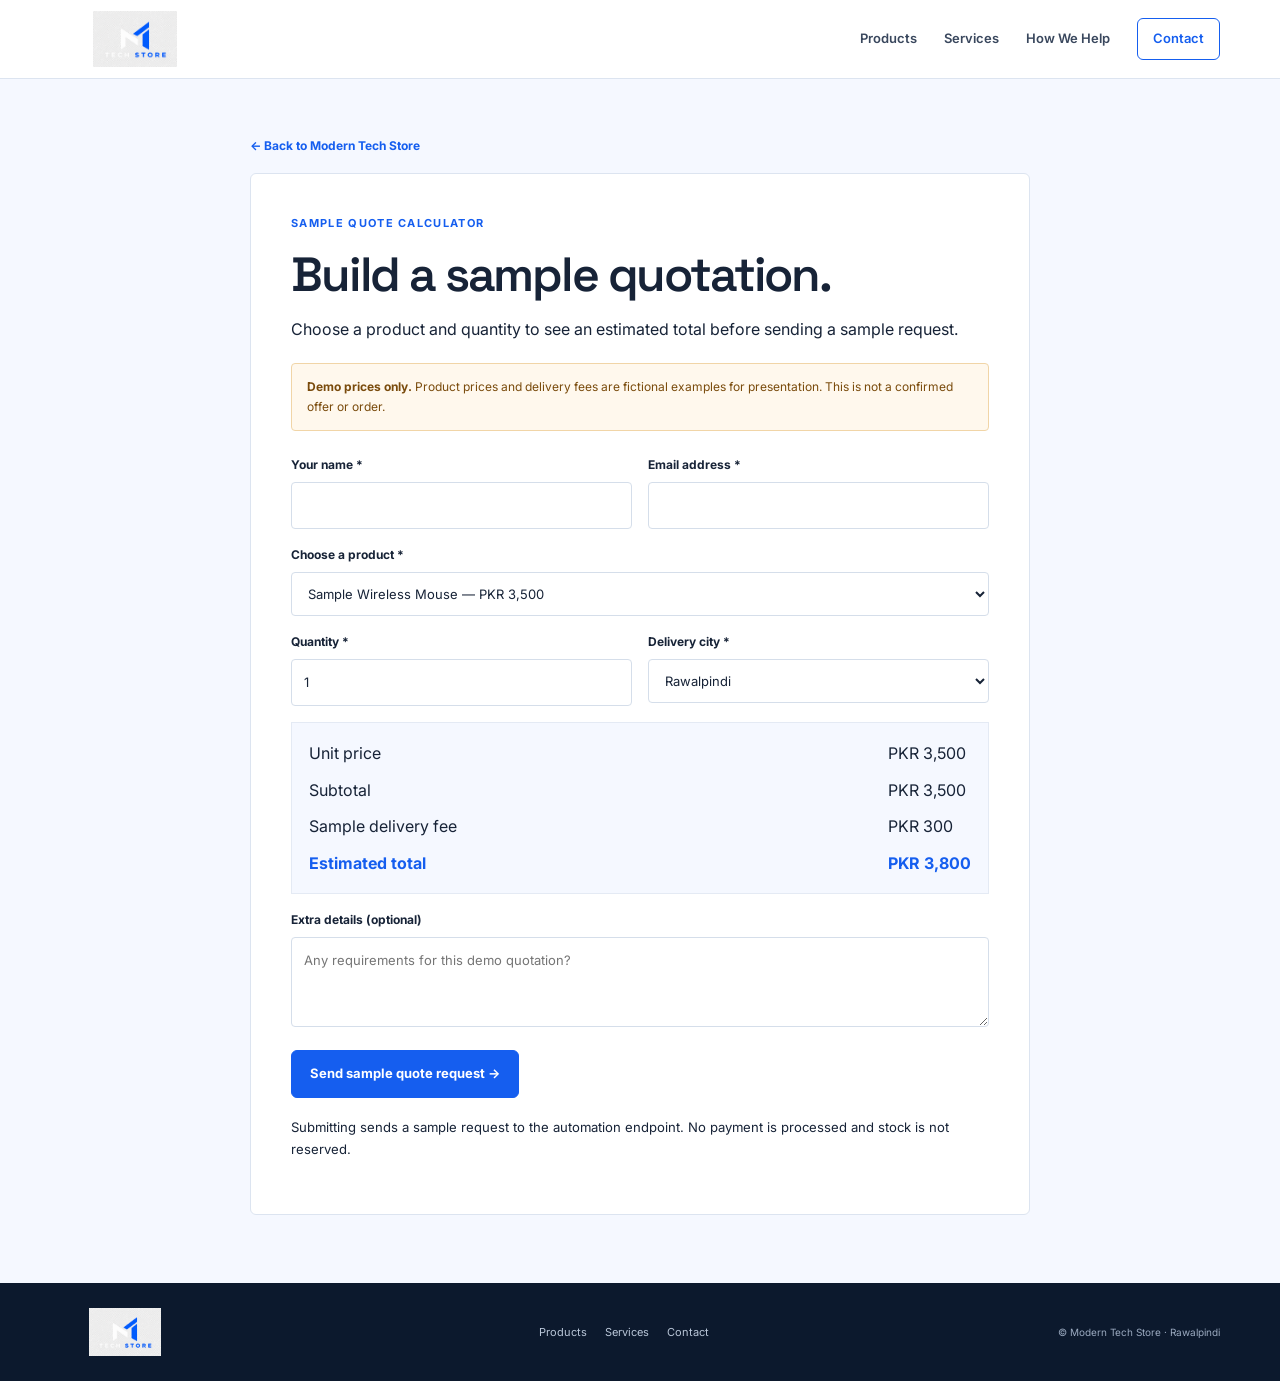
==== quote.html @ fcf85aa7 "Restyle quote calculator to match refreshed website" ====
<!doctype html>
<html lang="en">
<head>
<meta charset="utf-8"><meta name="viewport" content="width=device-width, initial-scale=1">
<meta name="theme-color" content="#F5F8FF">
<title>Sample Quotation | Modern Tech Store</title>
<link rel="icon" href="assets/modern-tech-store-logo.png" type="image/png">
<link rel="preconnect" href="https://fonts.googleapis.com">
<link rel="preconnect" href="https://fonts.gstatic.com" crossorigin>
<link href="https://fonts.googleapis.com/css2?family=Inter:wght@400;500;600;700&family=Space+Grotesk:wght@500;600;700&display=swap" rel="stylesheet">
<link rel="stylesheet" href="styles.css">
</head>
<body>
<header class="site-header"><div class="container nav-wrap">
<a class="brand" href="./index.html#top" aria-label="Modern Tech Store home"><img src="assets/modern-tech-store-logo.png" alt="Modern Tech Store"></a>
<button class="menu-toggle" type="button" aria-label="Open navigation" aria-expanded="false"><span></span><span></span><span></span></button>
<nav class="nav" aria-label="Main navigation"><a href="./index.html#products">Products</a><a href="./index.html#services">Services</a><a href="./index.html#why-us">How We Help</a><a href="./index.html#contact" class="nav-cta">Contact</a></nav>
</div></header>
<main class="quote-page"><div class="quote-wrap">
<a class="quote-back" href="./index.html">← Back to Modern Tech Store</a>
<section class="panel">
<p class="eyebrow blue">SAMPLE QUOTE CALCULATOR</p>
<h1>Build a sample quotation.</h1>
<p class="muted">Choose a product and quantity to see an estimated total before sending a sample request.</p>
<div class="warning"><strong>Demo prices only.</strong> Product prices and delivery fees are fictional examples for presentation. This is not a confirmed offer or order.</div>
<form class="quote-form" id="quote-form" action="https://hook.eu1.make.com/elfbf3lthpgrnyu3q7gtxjehb48u1ykr" method="post" target="submit-frame">
<div><label for="customer_name">Your name *</label><input id="customer_name" name="customer_name" required maxlength="100" autocomplete="name"></div>
<div><label for="email">Email address *</label><input id="email" name="email" type="email" required maxlength="200" autocomplete="email"></div>
<div class="full"><label for="product_id">Choose a product *</label><select id="product_id" name="product_id" required>
<option value="ACC-001" data-name="Sample Wireless Mouse" data-price="3500">Sample Wireless Mouse — PKR 3,500</option><option value="ACC-002" data-name="Sample Mechanical Keyboard" data-price="6500">Sample Mechanical Keyboard — PKR 6,500</option><option value="ACC-003" data-name="Sample Gaming Headset" data-price="4800">Sample Gaming Headset — PKR 4,800</option><option value="ACC-004" data-name="Sample 1080p Webcam" data-price="7200">Sample 1080p Webcam — PKR 7,200</option><option value="ACC-005" data-name="Sample 512GB External SSD" data-price="14500">Sample 512GB External SSD — PKR 14,500</option><option value="LAP-001" data-name="Sample Student Laptop" data-price="85000">Sample Student Laptop — PKR 85,000</option><option value="GAM-001" data-name="Sample 24-inch Gaming Monitor" data-price="42000">Sample 24-inch Gaming Monitor — PKR 42,000</option><option value="MOB-001" data-name="Sample Android Phone" data-price="55000">Sample Android Phone — PKR 55,000</option>
</select></div>
<div><label for="quantity">Quantity *</label><input id="quantity" name="quantity" type="number" min="1" max="10" value="1" required></div>
<div><label for="delivery_city">Delivery city *</label><select id="delivery_city" name="delivery_city"><option>Rawalpindi</option><option>Islamabad</option><option>Other Cities</option></select></div>
<div class="full totals" aria-live="polite"><span>Unit price</span><span id="unit-view">PKR 3,500</span><span>Subtotal</span><span id="subtotal-view">PKR 3,500</span><span>Sample delivery fee</span><span id="delivery-view">PKR 300</span><strong>Estimated total</strong><strong id="total-view">PKR 3,800</strong></div>
<input type="hidden" name="request_id" id="request_id"><input type="hidden" name="product_name" id="product_name"><input type="hidden" name="unit_price" id="unit_price"><input type="hidden" name="delivery_fee" id="delivery_fee"><input type="hidden" name="subtotal" id="subtotal"><input type="hidden" name="total" id="total"><input type="hidden" name="sample_mode" value="true">
<div class="full"><label for="customer_notes">Extra details (optional)</label><textarea id="customer_notes" name="customer_notes" maxlength="1000" placeholder="Any requirements for this demo quotation?"></textarea></div>
<div class="full"><button class="btn btn-primary quote-submit" type="submit">Send sample quote request →</button><span class="quote-status" id="status" role="status" aria-live="polite"></span></div>
</form>
<iframe name="submit-frame" title="Form submission" style="display:none"></iframe>
<p class="muted" style="font-size:.82rem;margin-top:18px">Submitting sends a sample request to the automation endpoint. No payment is processed and stock is not reserved.</p>
</section></div></main>
<footer><div class="container footer-wrap"><a class="footer-brand" href="./index.html#top"><img src="assets/modern-tech-store-logo.png" alt="Modern Tech Store"></a><nav class="footer-links" aria-label="Footer navigation"><a href="./index.html#products">Products</a><a href="./index.html#services">Services</a><a href="./index.html#contact">Contact</a></nav><p>© Modern Tech Store · Rawalpindi</p></div></footer>
<script src="script.js"></script>
<script>(()=>{const f=document.querySelector('#quote-form'),p=document.querySelector('#product_id'),q=document.querySelector('#quantity'),c=document.querySelector('#delivery_city');const money=n=>'PKR '+Number(n).toLocaleString('en-PK');function update(){const o=p.options[p.selectedIndex],price=+o.dataset.price,qty=Math.max(1,Math.min(10,+q.value||1)),fee=c.value==='Rawalpindi'?300:c.value==='Islamabad'?350:500,sub=price*qty,total=sub+fee;q.value=qty;document.querySelector('#unit-view').textContent=money(price);document.querySelector('#subtotal-view').textContent=money(sub);document.querySelector('#delivery-view').textContent=money(fee);document.querySelector('#total-view').textContent=money(total);document.querySelector('#product_name').value=o.dataset.name;document.querySelector('#unit_price').value=price;document.querySelector('#delivery_fee').value=fee;document.querySelector('#subtotal').value=sub;document.querySelector('#total').value=total;}[p,q,c].forEach(e=>e.addEventListener('change',update));q.addEventListener('input',update);f.addEventListener('submit',()=>{update();document.querySelector('#request_id').value='DEMO-'+Date.now();document.querySelector('#status').textContent='Request submitted. If the automation completes successfully, a confirmation email should arrive shortly. Check your spam folder if needed. Demo prices only; this is not a confirmed order.'});update()})();</script>
</body></html>
---- styles.css ----
:root{
  --blue:#155EEF;--blue-hover:#104CC6;--navy:#12233F;--green:#12B76A;
  --paper:#F5F8FF;--ink:#172337;--muted:#627087;--line:#DCE4F0;--white:#fff;
  --max:1160px;--shadow:0 12px 32px rgba(19,39,72,.07);
}
*{box-sizing:border-box}
html{scroll-behavior:smooth;scroll-padding-top:90px}
body{margin:0;font-family:Inter,ui-sans-serif,system-ui,-apple-system,BlinkMacSystemFont,"Segoe UI",sans-serif;color:var(--ink);background:#fff;line-height:1.65;-webkit-font-smoothing:antialiased}
a{color:inherit;text-decoration:none}
img{display:block;max-width:100%}
button,input,select,textarea{font:inherit}
.container{width:min(var(--max),calc(100% - 48px));margin-inline:auto}
.site-header{position:sticky;top:0;z-index:50;background:rgba(255,255,255,.96);border-bottom:1px solid var(--line)}
.nav-wrap{height:78px;display:flex;align-items:center;justify-content:space-between;gap:28px}
.brand img{width:150px;max-height:56px;object-fit:contain}
.nav{display:flex;align-items:center;gap:27px;font-size:13px;font-weight:600;color:#39475D}
.nav a{transition:color .18s ease}
.nav a:hover,.footer-links a:hover{color:var(--blue)}
.nav-cta{border:1px solid var(--blue);color:var(--blue)!important;border-radius:6px;padding:9px 15px}
.nav-cta:hover{background:var(--blue);color:#fff!important}
.menu-toggle{display:none;background:none;border:1px solid var(--line);border-radius:6px;width:42px;height:42px;padding:9px;cursor:pointer}
.menu-toggle span{display:block;height:2px;background:var(--navy);margin:5px 0;border-radius:2px}
.eyebrow{font-size:11px;line-height:1.5;letter-spacing:.12em;font-weight:700;color:#7D8BA0;margin:0 0 17px}
.eyebrow.blue{color:var(--blue)}
.eyebrow-rule{display:inline-block;width:24px;height:2px;background:var(--green);vertical-align:middle;margin:0 9px 3px 0}
.hero{background:var(--paper);padding:74px 0 68px}
.hero-grid{display:grid;grid-template-columns:1.04fr .96fr;gap:74px;align-items:center}
.hero-copy{padding:6px 0}
h1,h2,h3,p{margin-top:0}
.hero h1{font-family:"Space Grotesk",Inter,sans-serif;font-size:clamp(44px,5.1vw,68px);font-weight:600;line-height:1.06;letter-spacing:-.055em;margin:0 0 22px;max-width:640px}
.hero h1 span{color:var(--blue)}
.hero-lead{font-size:17px;line-height:1.75;color:#526178;max-width:520px;margin:0 0 27px}
.hero-actions{display:flex;align-items:center;gap:24px;flex-wrap:wrap}
.btn{display:inline-flex;align-items:center;justify-content:center;gap:10px;min-height:48px;padding:0 18px;border-radius:6px;font-size:13px;font-weight:700;transition:background .18s ease,color .18s ease,border-color .18s ease}
.btn-primary{background:var(--blue);color:#fff;border:1px solid var(--blue)}
.btn-primary:hover{background:var(--blue-hover);border-color:var(--blue-hover)}
.text-link{font-size:13px;font-weight:700;color:var(--navy);border-bottom:1px solid #AAB6C8;padding:5px 0}
.text-link:hover{color:var(--blue);border-color:var(--blue)}
.blue-link{color:var(--blue);border-color:#B8C9ED}
.hero-footnote{font-size:12px;color:#7A879A;margin:24px 0 0}
.hero-visual img{width:100%;aspect-ratio:1.06/1;object-fit:cover;object-position:center;border-radius:4px}
.image-caption{display:flex;align-items:center;gap:9px;font-size:11px;color:#66758A;margin:12px 0 0}
.caption-dot{width:7px;height:7px;background:var(--green);border-radius:50%;flex:0 0 7px}
.trust-strip{border-bottom:1px solid var(--line);background:#fff}
.trust-grid{display:grid;grid-template-columns:repeat(3,1fr)}
.trust-grid>div{display:flex;gap:15px;align-items:flex-start;padding:24px 25px 23px 0}
.trust-grid>div+div{border-left:1px solid var(--line);padding-left:25px}
.trust-index{font-size:11px;font-weight:700;color:var(--blue);padding-top:3px}
.trust-grid p{margin:0}
.trust-grid strong,.trust-grid small{display:block}
.trust-grid strong{font-size:13px;font-weight:700}
.trust-grid small{font-size:11px;color:var(--muted);margin-top:3px}
.section{padding:88px 0}
.products-section{background:#fff}
.section-heading{max-width:690px;margin-bottom:35px}
.section-heading h2,.services-intro h2,.contact-copy h2{font-family:"Space Grotesk",Inter,sans-serif;font-weight:600;font-size:clamp(34px,4vw,48px);letter-spacing:-.045em;line-height:1.13;margin:0 0 15px}
.section-heading>p:last-child,.services-intro>p:not(.eyebrow){font-size:15px;line-height:1.8;color:var(--muted);margin:0}
.product-grid{display:grid;grid-template-columns:repeat(3,minmax(0,1fr));gap:16px}
.product-card{display:flex;flex-direction:column;align-items:flex-start;min-height:250px;padding:25px 24px 22px;border:1px solid var(--line);border-radius:5px;background:#fff;transition:border-color .18s ease,transform .18s ease}
.product-card:hover{border-color:#91AFE8;transform:translateY(-2px)}
.product-label{font-size:10px;letter-spacing:.1em;font-weight:700;color:var(--blue);margin-bottom:29px}
.product-card h3{font-family:"Space Grotesk",Inter,sans-serif;font-size:22px;line-height:1.2;font-weight:600;letter-spacing:-.025em;margin:0 0 10px}
.product-card p{font-size:13px;line-height:1.75;color:var(--muted);margin:0 0 24px}
.card-link{font-size:12px;font-weight:700;color:var(--blue);margin-top:auto}
.card-link b{font-size:15px;margin-left:5px;font-weight:500}
.services-section{background:var(--paper)}
.services-grid{display:grid;grid-template-columns:.92fr 1.08fr;gap:90px;align-items:start}
.services-intro h2{max-width:440px}
.services-intro>p:not(.eyebrow){margin-bottom:22px}
.service-list{border-top:1px solid var(--line)}
.service-item{display:grid;grid-template-columns:36px 1fr;gap:14px;padding:19px 0;border-bottom:1px solid var(--line)}
.service-item>span{font-size:11px;color:var(--blue);font-weight:700;padding-top:2px}
.service-item h3{font-size:15px;font-weight:700;margin:0 0 4px}
.service-item p{font-size:12px;line-height:1.7;color:var(--muted);margin:0}
.approach-section{background:#fff}
.approach-grid{display:grid;grid-template-columns:1fr 1fr;gap:90px;align-items:start}
.approach-grid .section-heading{margin:0}
.approach-steps{list-style:none;margin:0;padding:0;border-top:1px solid var(--line)}
.approach-steps li{display:grid;grid-template-columns:36px 1fr;gap:14px;padding:20px 0;border-bottom:1px solid var(--line)}
.approach-steps li>span{font-size:11px;font-weight:700;color:var(--blue);padding-top:2px}
.approach-steps h3{font-size:14px;margin:0 0 5px}
.approach-steps p{font-size:12px;color:var(--muted);margin:0;line-height:1.7}
.contact-section{background:var(--navy);color:#fff;padding:80px 0}
.contact-grid{display:grid;grid-template-columns:1fr .86fr;gap:85px;align-items:start}
.contact-copy{padding-top:24px}
.contact-copy .eyebrow{color:#B9C7DA}
.contact-copy h2{font-size:clamp(40px,4.6vw,56px);max-width:500px}
.contact-copy>p:not(.eyebrow){font-size:15px;line-height:1.8;color:#CFD8E6;max-width:480px;margin-bottom:22px}
.contact-social{display:inline-flex;gap:9px;align-items:center;color:#fff;font-size:13px;font-weight:600;border-bottom:1px solid #71819A;padding-bottom:5px}
.contact-social:hover{border-color:#fff}
.contact-small{font-size:11px!important;color:#9EADC2!important;margin-top:52px!important}
.contact-card{background:#fff;color:var(--ink);border-radius:6px;padding:27px;box-shadow:0 10px 30px rgba(0,0,0,.12)}
.form-intro{margin-bottom:22px}
.form-eyebrow{font-size:10px;letter-spacing:.12em;color:var(--blue);font-weight:700;margin:0 0 7px}
.form-intro h3{font-family:"Space Grotesk",Inter,sans-serif;font-size:25px;line-height:1.2;font-weight:600;letter-spacing:-.03em;margin:0 0 7px}
.form-intro>p:last-child{font-size:12px;line-height:1.7;color:var(--muted);margin:0}
.form-field{margin-bottom:14px}
.form-field label{display:block;font-size:11px;font-weight:700;margin:0 0 6px}
.form-field input,.form-field select,.form-field textarea{width:100%;border:1px solid #D5DEEA;border-radius:4px;background:#fff;color:var(--ink);padding:11px 12px;font:inherit;font-size:12px;outline:none;transition:border-color .18s ease,box-shadow .18s ease}
.form-field textarea{resize:vertical;min-height:96px}
.form-field input:focus,.form-field select:focus,.form-field textarea:focus{border-color:#7DA3F5;box-shadow:0 0 0 3px rgba(21,94,239,.09)}
.form-field .has-error,.form-field input.has-error,.form-field select.has-error,.form-field textarea.has-error{border-color:#D92D20}
.field-error{display:block;font-size:11px;color:#B42318;margin-top:4px}
.form-submit{width:100%;cursor:pointer;margin-top:2px}
.form-submit:disabled{opacity:.7;cursor:wait}
.submit-loading{display:none}
.form-submit.is-loading .submit-label{display:none}
.form-submit.is-loading .submit-loading{display:inline}
.form-status{font-size:12px;line-height:1.5;min-height:18px;margin:11px 0 0}
.form-status.error{color:#B42318}
.form-status.success{color:#067647}
.form-privacy{font-size:10px;color:#7A879A;text-align:center;margin:8px 0 0}
footer{background:#0C192D;color:#B9C6D8;padding:25px 0}
.footer-wrap{display:flex;align-items:center;justify-content:space-between;gap:24px}
.footer-brand img{width:130px;max-height:48px;object-fit:contain}
.footer-links{display:flex;flex-wrap:wrap;gap:18px;font-size:11px}
.footer-links a:hover{color:#fff}
.footer-wrap>p{font-size:10px;margin:0;color:#9BAAC0}
.quote-page{min-height:80vh;padding:52px 0 68px;background:var(--paper);color:var(--ink)}
.quote-wrap{max-width:820px;margin:auto;padding:0 20px}
.quote-back{display:inline-block;color:var(--blue);font-size:12px;font-weight:700;margin:0 0 17px}
.panel{background:#fff;border:1px solid var(--line);border-radius:6px;padding:clamp(22px,5vw,40px)}
.panel h1{font-family:"Space Grotesk",Inter,sans-serif;font-size:clamp(34px,5vw,48px);font-weight:600;letter-spacing:-.045em;line-height:1.1;margin:8px 0 14px}
.panel p{line-height:1.7}
.warning{background:#FFF8ED;border:1px solid #F1D5A7;border-radius:4px;padding:13px 15px;margin:20px 0;color:#7A4B0C;font-size:12px}
.quote-form{display:grid;grid-template-columns:1fr 1fr;gap:16px;margin-top:24px}
.quote-form .full{grid-column:1/-1}
.quote-form label{display:block;font-size:12px;font-weight:700;margin-bottom:7px}
.quote-form input,.quote-form select,.quote-form textarea{box-sizing:border-box;width:100%;border:1px solid #D5DEEA;border-radius:4px;padding:12px;font:inherit;font-size:13px;background:#fff;color:var(--ink)}
.quote-form input:focus,.quote-form select:focus,.quote-form textarea:focus{outline:3px solid #155eef20;border-color:#7DA3F5}
.quote-form textarea{min-height:90px}
.totals{display:grid;grid-template-columns:1fr auto;gap:10px;background:var(--paper);padding:17px;border:1px solid #E4EAF4}
.totals strong{color:var(--blue)}
.quote-status{color:#067647;font-size:12px;line-height:1.6}
.quote-submit{cursor:pointer}
@media(max-width:900px){
 .hero-grid{grid-template-columns:1fr 1fr;gap:36px}
 .services-grid,.approach-grid{gap:48px}
 .contact-grid{gap:45px}
 .trust-grid>div{padding-right:14px}
 .trust-grid>div+div{padding-left:16px}
}
@media(max-width:700px){
 .container{width:min(100% - 32px,var(--max))}
 .nav-wrap{height:68px}
 .brand img{width:126px}
 .menu-toggle{display:block}
 .nav{position:absolute;left:16px;right:16px;top:68px;display:none;flex-direction:column;align-items:stretch;gap:0;padding:8px;background:#fff;border:1px solid var(--line);box-shadow:var(--shadow)}
 .nav.open{display:flex}
 .nav a{padding:12px 13px}
 .nav-cta{text-align:center;margin-top:4px}
 .hero{padding:48px 0 42px}
 .hero-grid{grid-template-columns:1fr;gap:30px}
 .hero h1{font-size:clamp(40px,11vw,54px)}
 .hero-lead{font-size:15px}
 .hero-actions{align-items:flex-start;gap:17px;flex-direction:column}
 .hero-visual img{aspect-ratio:1.15/1}
 .trust-grid{grid-template-columns:1fr}
 .trust-grid>div,.trust-grid>div+div{padding:15px 0;border-left:0;border-bottom:1px solid var(--line)}
 .trust-grid>div:last-child{border-bottom:0}
 .section{padding:64px 0}
 .section-heading h2,.services-intro h2{font-size:36px}
 .product-grid{grid-template-columns:1fr;gap:10px}
 .product-card{min-height:0;padding:22px}
 .product-label{margin-bottom:18px}
 .product-card p{margin-bottom:18px}
 .services-grid,.approach-grid,.contact-grid{grid-template-columns:1fr;gap:30px}
 .approach-grid .section-heading{margin-bottom:4px}
 .contact-section{padding:58px 0}
 .contact-copy{padding-top:0}
 .contact-copy h2{font-size:42px}
 .contact-small{margin-top:28px!important}
 .contact-card{padding:22px}
 .footer-wrap{flex-direction:column;text-align:center;gap:16px}
 .footer-links{justify-content:center}
 .quote-page{padding:28px 0 44px}
 .quote-form{grid-template-columns:1fr}
 .quote-form .full{grid-column:auto}
}
@media(prefers-reduced-motion:reduce){html{scroll-behavior:auto}*,*:before,*:after{transition:none!important}}
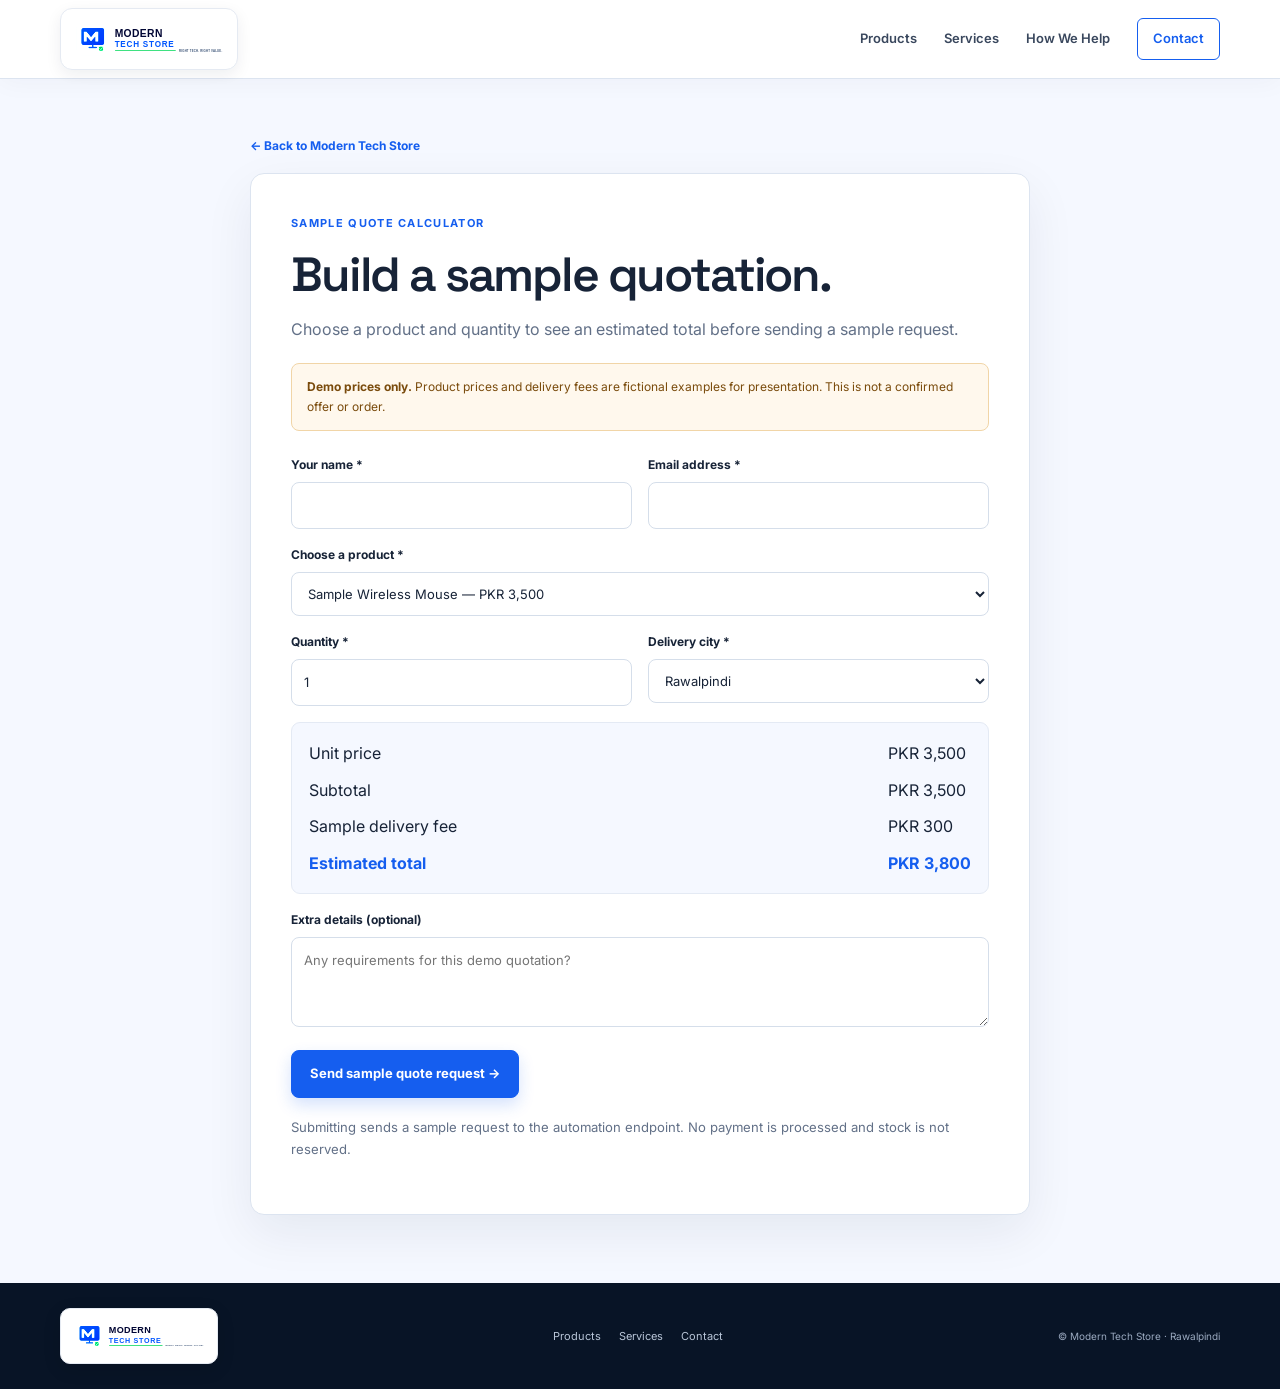
==== commit 13450083: "Use new vector logo on quote page and favicon" ====
--- a/quote.html
+++ b/quote.html
@@ -4,7 +4,7 @@
 <meta charset="utf-8"><meta name="viewport" content="width=device-width, initial-scale=1">
 <meta name="theme-color" content="#F5F8FF">
 <title>Sample Quotation | Modern Tech Store</title>
-<link rel="icon" href="assets/modern-tech-store-logo.png" type="image/png">
+<link rel="icon" href="assets/modern-tech-store-logo.svg" type="image/svg+xml">
 <link rel="preconnect" href="https://fonts.googleapis.com">
 <link rel="preconnect" href="https://fonts.gstatic.com" crossorigin>
 <link href="https://fonts.googleapis.com/css2?family=Inter:wght@400;500;600;700&family=Space+Grotesk:wght@500;600;700&display=swap" rel="stylesheet">
@@ -12,7 +12,7 @@
 </head>
 <body>
 <header class="site-header"><div class="container nav-wrap">
-<a class="brand" href="./index.html#top" aria-label="Modern Tech Store home"><img src="assets/modern-tech-store-logo.png" alt="Modern Tech Store"></a>
+<a class="brand" href="./index.html#top" aria-label="Modern Tech Store home"><img src="assets/modern-tech-store-logo.svg" alt="Modern Tech Store"></a>
 <button class="menu-toggle" type="button" aria-label="Open navigation" aria-expanded="false"><span></span><span></span><span></span></button>
 <nav class="nav" aria-label="Main navigation"><a href="./index.html#products">Products</a><a href="./index.html#services">Services</a><a href="./index.html#why-us">How We Help</a><a href="./index.html#contact" class="nav-cta">Contact</a></nav>
 </div></header>
@@ -39,7 +39,7 @@
 <iframe name="submit-frame" title="Form submission" style="display:none"></iframe>
 <p class="muted" style="font-size:.82rem;margin-top:18px">Submitting sends a sample request to the automation endpoint. No payment is processed and stock is not reserved.</p>
 </section></div></main>
-<footer><div class="container footer-wrap"><a class="footer-brand" href="./index.html#top"><img src="assets/modern-tech-store-logo.png" alt="Modern Tech Store"></a><nav class="footer-links" aria-label="Footer navigation"><a href="./index.html#products">Products</a><a href="./index.html#services">Services</a><a href="./index.html#contact">Contact</a></nav><p>© Modern Tech Store · Rawalpindi</p></div></footer>
+<footer><div class="container footer-wrap"><a class="footer-brand" href="./index.html#top"><img src="assets/modern-tech-store-logo.svg" alt="Modern Tech Store"></a><nav class="footer-links" aria-label="Footer navigation"><a href="./index.html#products">Products</a><a href="./index.html#services">Services</a><a href="./index.html#contact">Contact</a></nav><p>© Modern Tech Store · Rawalpindi</p></div></footer>
 <script src="script.js"></script>
 <script>(()=>{const f=document.querySelector('#quote-form'),p=document.querySelector('#product_id'),q=document.querySelector('#quantity'),c=document.querySelector('#delivery_city');const money=n=>'PKR '+Number(n).toLocaleString('en-PK');function update(){const o=p.options[p.selectedIndex],price=+o.dataset.price,qty=Math.max(1,Math.min(10,+q.value||1)),fee=c.value==='Rawalpindi'?300:c.value==='Islamabad'?350:500,sub=price*qty,total=sub+fee;q.value=qty;document.querySelector('#unit-view').textContent=money(price);document.querySelector('#subtotal-view').textContent=money(sub);document.querySelector('#delivery-view').textContent=money(fee);document.querySelector('#total-view').textContent=money(total);document.querySelector('#product_name').value=o.dataset.name;document.querySelector('#unit_price').value=price;document.querySelector('#delivery_fee').value=fee;document.querySelector('#subtotal').value=sub;document.querySelector('#total').value=total;}[p,q,c].forEach(e=>e.addEventListener('change',update));q.addEventListener('input',update);f.addEventListener('submit',()=>{update();document.querySelector('#request_id').value='DEMO-'+Date.now();document.querySelector('#status').textContent='Request submitted. If the automation completes successfully, a confirmation email should arrive shortly. Check your spam folder if needed. Demo prices only; this is not a confirmed order.'});update()})();</script>
 </body></html>
--- a/styles.css
+++ b/styles.css
@@ -5,6 +5,7 @@
 }
 *{box-sizing:border-box}
 html{scroll-behavior:smooth;scroll-padding-top:90px}
+.muted{color:var(--muted)}
 body{margin:0;font-family:Inter,ui-sans-serif,system-ui,-apple-system,BlinkMacSystemFont,"Segoe UI",sans-serif;color:var(--ink);background:#fff;line-height:1.65;-webkit-font-smoothing:antialiased}
 a{color:inherit;text-decoration:none}
 img{display:block;max-width:100%}
@@ -178,3 +179,129 @@
  .quote-form .full{grid-column:auto}
 }
 @media(prefers-reduced-motion:reduce){html{scroll-behavior:auto}*,*:before,*:after{transition:none!important}}
+
+/* Product imagery and a little life */
+.brand img{mix-blend-mode:multiply;filter:contrast(1.12) saturate(1.12);object-position:center;transition:filter .2s ease}
+.brand:hover img{filter:contrast(1.2) saturate(1.2)}
+.footer-brand{display:inline-flex;align-items:center;justify-content:center;background:#fff;padding:4px 9px;border-radius:4px}
+.footer-brand img{mix-blend-mode:multiply;filter:contrast(1.1) saturate(1.08)}
+.hero-visual{position:relative}
+.hero-visual img{transition:transform .45s cubic-bezier(.2,.7,.2,1),filter .45s ease}
+.hero-visual:hover img{transform:scale(1.012);filter:saturate(1.06)}
+.product-card{overflow:hidden}
+.product-photo{width:calc(100% + 48px);margin:-25px -24px 22px;height:176px;overflow:hidden;background:#e9eef7}
+.product-photo img{width:100%;height:100%;object-fit:cover;transition:transform .55s cubic-bezier(.2,.7,.2,1),filter .35s ease}
+.product-card:hover .product-photo img{transform:scale(1.055);filter:saturate(1.08)}
+.product-label{margin-bottom:15px}
+.setup-finder{padding:74px 0;background:#F5F8FF;border-top:1px solid #E2E9F4;border-bottom:1px solid #E2E9F4}
+.finder-grid{display:grid;grid-template-columns:1fr 1fr;gap:70px;align-items:center}
+.finder-copy h2{font-family:"Space Grotesk",Inter,sans-serif;font-size:clamp(34px,4vw,46px);line-height:1.12;letter-spacing:-.045em;margin:0 0 14px}
+.finder-copy>p:not(.eyebrow){font-size:14px;color:var(--muted);line-height:1.8;max-width:470px;margin:0 0 22px}
+.finder-options{display:flex;flex-wrap:wrap;gap:8px}
+.finder-option{border:1px solid #C8D4E5;background:#fff;color:#34435A;padding:10px 13px;border-radius:5px;font-size:12px;font-weight:650;cursor:pointer;transition:background .2s ease,color .2s ease,border-color .2s ease,transform .2s ease}
+.finder-option:hover{border-color:var(--blue);transform:translateY(-1px)}
+.finder-option.is-selected{background:var(--blue);border-color:var(--blue);color:#fff}
+.finder-result{background:#fff;border:1px solid #DCE4F0;border-radius:6px;padding:30px;box-shadow:0 12px 30px rgba(18,35,63,.055);position:relative}
+.finder-result:before{content:"";position:absolute;left:0;top:22px;bottom:22px;width:3px;background:var(--green);border-radius:0 3px 3px 0}
+.result-kicker{display:flex;align-items:center;gap:8px;font-size:10px;letter-spacing:.12em;font-weight:750;color:#718097;margin-bottom:16px}
+.result-dot{width:7px;height:7px;background:var(--green);border-radius:50%}
+.finder-result h3{font-family:"Space Grotesk",Inter,sans-serif;font-size:25px;line-height:1.2;letter-spacing:-.025em;margin:0 0 12px}
+.finder-result>p:not(.finder-note){font-size:13px;line-height:1.8;color:var(--muted);margin:0 0 20px}
+.finder-link{font-size:12px;font-weight:750;color:var(--blue)}
+.finder-link span{display:inline-block;transition:transform .2s ease}
+.finder-link:hover span{transform:translate(3px,-3px)}
+.finder-note{border-top:1px solid #E7ECF4;padding-top:13px;margin:20px 0 0;font-size:10px;line-height:1.6;color:#8290A4}
+.js-reveal{opacity:0;transform:translateY(14px);transition:opacity .55s ease,transform .55s cubic-bezier(.2,.7,.2,1)}
+.js-reveal.is-visible{opacity:1;transform:translateY(0)}
+@media(max-width:900px){.finder-grid{gap:34px}.product-photo{height:150px}}
+@media(max-width:700px){
+ .product-photo{width:calc(100% + 44px);margin:-22px -22px 19px;height:190px}
+ .setup-finder{padding:58px 0}
+ .finder-grid{grid-template-columns:1fr;gap:25px}
+ .finder-result{padding:25px 22px}
+ .finder-options{display:grid;grid-template-columns:1fr}
+ .finder-option{text-align:left}
+ .js-reveal{transform:translateY(9px)}
+}
+@media(prefers-reduced-motion:reduce){
+ .js-reveal{opacity:1;transform:none;transition:none}
+ .hero-visual img,.product-photo img,.finder-option,.brand img{transition:none}
+}
+
+
+/* Presentation polish: confident visual hierarchy, crisp logo treatment, and restrained motion */
+.site-header{background:rgba(255,255,255,.94);backdrop-filter:blur(14px);-webkit-backdrop-filter:blur(14px);box-shadow:0 4px 24px rgba(18,35,63,.035)}
+.brand{display:inline-flex;align-items:center;justify-content:center;flex:0 0 auto;min-width:178px;min-height:62px;padding:5px 13px;background:#fff;border:1px solid #E5EAF2;border-radius:12px;box-shadow:0 5px 16px rgba(18,35,63,.07);overflow:hidden}
+.brand img{display:block;width:150px;height:48px;max-height:48px;object-fit:contain;mix-blend-mode:normal;filter:contrast(1.32) saturate(1.22) brightness(1.02)}
+.brand:hover{box-shadow:0 8px 22px rgba(21,94,239,.11);border-color:#CFDDF8}
+.brand:hover img{filter:contrast(1.36) saturate(1.25) brightness(1.02)}
+.hero{position:relative;isolation:isolate;overflow:hidden;background:linear-gradient(112deg,#F5F8FF 0%,#F8FAFF 53%,#EAF1FF 100%);padding:82px 0 76px}
+.hero:before{content:"";position:absolute;z-index:-1;width:480px;height:480px;right:-170px;top:-240px;border-radius:50%;background:radial-gradient(circle,rgba(21,94,239,.11),rgba(21,94,239,0) 70%);pointer-events:none}
+.hero:after{content:"";position:absolute;z-index:-1;width:260px;height:260px;left:-170px;bottom:-175px;border-radius:50%;border:1px solid rgba(21,94,239,.13);box-shadow:0 0 0 28px rgba(21,94,239,.025),0 0 0 58px rgba(21,94,239,.02);pointer-events:none}
+.hero-grid{gap:clamp(38px,6vw,78px)}
+.hero h1{max-width:620px}
+.hero h1 span{background:linear-gradient(100deg,#155EEF 5%,#3478F6 80%);background-clip:text;-webkit-background-clip:text;color:transparent}
+.hero-visual{padding:10px 10px 0 0}
+.hero-visual:before{content:"";position:absolute;z-index:-1;inset:0 0 24px 24px;border:1px solid rgba(21,94,239,.2);border-radius:12px;transform:translate(7px,7px)}
+.hero-visual img{aspect-ratio:1.02/1;border-radius:10px;box-shadow:0 22px 55px rgba(18,35,63,.16);object-position:center}
+.image-caption{padding:9px 12px;background:rgba(255,255,255,.86);border:1px solid rgba(220,228,240,.85);border-radius:7px;width:fit-content;max-width:100%;margin:14px 0 0;box-shadow:0 5px 16px rgba(18,35,63,.035)}
+.trust-strip{position:relative;z-index:1}
+.trust-grid>div{padding-top:27px;padding-bottom:27px}
+.trust-index{display:inline-flex;align-items:center;justify-content:center;width:29px;height:29px;border-radius:8px;background:#EEF4FF;color:var(--blue);padding:0}
+.section-heading{margin-bottom:42px}
+.product-grid{gap:20px}
+.product-card{border-radius:12px;padding:16px 16px 22px;box-shadow:0 7px 22px rgba(18,35,63,.035);transition:transform .28s cubic-bezier(.2,.7,.2,1),box-shadow .28s ease,border-color .28s ease}
+.product-card:hover{transform:translateY(-6px);box-shadow:0 18px 38px rgba(18,35,63,.11);border-color:#B6CCF6}
+.product-photo{width:calc(100% + 32px);margin:-16px -16px 22px;height:205px;border-radius:11px 11px 0 0;background:#E9EFF9}
+.product-photo img{object-position:center}
+.product-label{display:inline-flex;align-items:center;gap:7px;padding:5px 8px;border-radius:4px;background:#F0F5FF;color:#155EEF;font-size:9px}
+.product-card h3{font-size:23px}
+.card-link{display:inline-flex;align-items:center;gap:5px;border-bottom:1px solid #C7D7F7;padding-bottom:3px}
+.card-link b{transition:transform .2s ease}
+.product-card:hover .card-link b{transform:translate(3px,-2px)}
+.setup-finder{background:linear-gradient(120deg,#F5F8FF 0%,#EEF4FF 100%);position:relative;overflow:hidden}
+.finder-result{border-radius:12px;box-shadow:0 18px 48px rgba(18,35,63,.09);padding:34px}
+.finder-option{border-radius:8px;padding:11px 14px}
+.finder-option.is-selected{box-shadow:0 5px 14px rgba(21,94,239,.18)}
+.services-section{background:linear-gradient(120deg,#F5F8FF 0%,#F8FAFF 100%)}
+.service-item{padding:22px 0}
+.service-item>span,.approach-steps li>span{display:inline-flex;align-items:center;justify-content:center;width:29px;height:29px;background:#EAF1FF;border-radius:8px;padding:0}
+.approach-steps li{padding:23px 0}
+.contact-section{position:relative;overflow:hidden;background:radial-gradient(ellipse at 5% 0%,rgba(21,94,239,.25),transparent 40%),linear-gradient(130deg,#0C192D 0%,#142A4A 100%)}
+.contact-section:after{content:"";position:absolute;right:-110px;bottom:-180px;width:360px;height:360px;border:1px solid rgba(255,255,255,.09);border-radius:50%;box-shadow:0 0 0 35px rgba(255,255,255,.025),0 0 0 75px rgba(255,255,255,.02);pointer-events:none}
+.contact-card{border:1px solid rgba(255,255,255,.55);border-radius:12px;box-shadow:0 24px 60px rgba(0,0,0,.22)}
+.form-field input,.form-field select,.form-field textarea{border-radius:7px;padding:12px 13px}
+.btn{border-radius:8px;transition:transform .2s ease,background .2s ease,box-shadow .2s ease}
+.btn-primary{box-shadow:0 7px 16px rgba(21,94,239,.18)}
+.btn-primary:hover{transform:translateY(-2px);box-shadow:0 11px 24px rgba(21,94,239,.25)}
+footer{background:#081426}
+.footer-brand{min-width:154px;min-height:56px;padding:5px 12px;border:1px solid #E5EAF2;border-radius:10px;box-shadow:0 5px 18px rgba(0,0,0,.12)}
+.footer-brand img{width:132px;height:42px;max-height:42px;object-fit:contain;mix-blend-mode:normal;filter:contrast(1.32) saturate(1.22) brightness(1.02)}
+.panel{border-radius:14px;box-shadow:0 18px 50px rgba(18,35,63,.07)}
+.warning{border-radius:8px}
+.quote-form input,.quote-form select,.quote-form textarea{border-radius:8px}
+.totals{border-radius:9px}
+@media(max-width:900px){
+ .brand{min-width:158px;min-height:56px;padding:4px 9px}
+ .brand img{width:136px;height:43px}
+ .hero{padding:62px 0 56px}
+ .hero-visual{padding-right:6px}
+ .product-photo{height:170px}
+}
+@media(max-width:700px){
+ .brand{min-width:142px;min-height:50px;padding:3px 8px;border-radius:9px}
+ .brand img{width:122px;height:40px}
+ .hero{padding:48px 0 43px}
+ .hero-visual{padding:6px 6px 0 0}
+ .hero-visual:before{inset:0 0 20px 20px}
+ .hero-visual img{aspect-ratio:1.15/1}
+ .product-grid{gap:16px}
+ .product-card{padding:14px 14px 20px}
+ .product-photo{width:calc(100% + 28px);margin:-14px -14px 18px;height:210px}
+ .finder-result{padding:26px 22px}
+ .footer-brand{min-width:148px;min-height:52px}
+}
+@media(prefers-reduced-motion:reduce){
+ .brand img,.product-card,.card-link b,.btn{transition:none}
+ .product-card:hover,.btn-primary:hover{transform:none}
+}
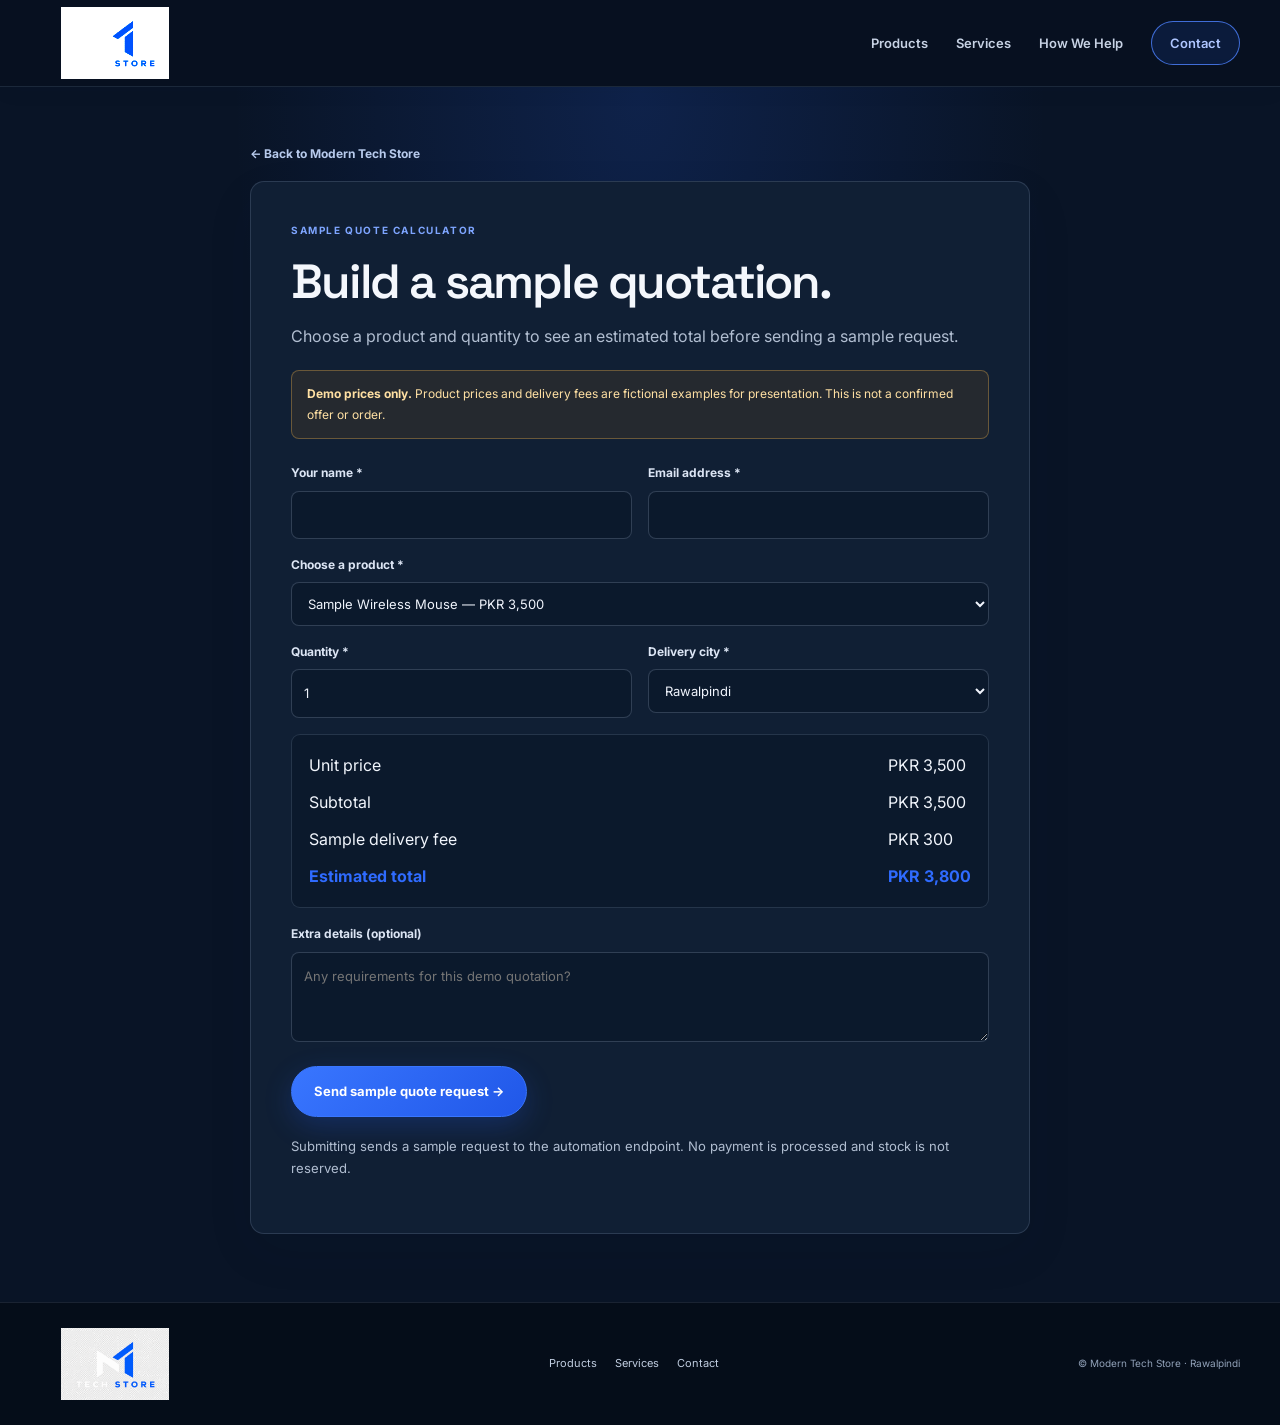
==== commit e2d45e37: "Restore original supplied logo asset on quote page" ====
--- a/quote.html
+++ b/quote.html
@@ -4,7 +4,7 @@
 <meta charset="utf-8"><meta name="viewport" content="width=device-width, initial-scale=1">
 <meta name="theme-color" content="#F5F8FF">
 <title>Sample Quotation | Modern Tech Store</title>
-<link rel="icon" href="assets/modern-tech-store-logo.svg" type="image/svg+xml">
+<link rel="icon" href="assets/modern-tech-store-logo.png" type="image/svg+xml">
 <link rel="preconnect" href="https://fonts.googleapis.com">
 <link rel="preconnect" href="https://fonts.gstatic.com" crossorigin>
 <link href="https://fonts.googleapis.com/css2?family=Inter:wght@400;500;600;700&family=Space+Grotesk:wght@500;600;700&display=swap" rel="stylesheet">
@@ -12,7 +12,7 @@
 </head>
 <body>
 <header class="site-header"><div class="container nav-wrap">
-<a class="brand" href="./index.html#top" aria-label="Modern Tech Store home"><img src="assets/modern-tech-store-logo.svg" alt="Modern Tech Store"></a>
+<a class="brand" href="./index.html#top" aria-label="Modern Tech Store home"><img src="assets/modern-tech-store-logo.png" alt="Modern Tech Store"></a>
 <button class="menu-toggle" type="button" aria-label="Open navigation" aria-expanded="false"><span></span><span></span><span></span></button>
 <nav class="nav" aria-label="Main navigation"><a href="./index.html#products">Products</a><a href="./index.html#services">Services</a><a href="./index.html#why-us">How We Help</a><a href="./index.html#contact" class="nav-cta">Contact</a></nav>
 </div></header>
@@ -39,7 +39,7 @@
 <iframe name="submit-frame" title="Form submission" style="display:none"></iframe>
 <p class="muted" style="font-size:.82rem;margin-top:18px">Submitting sends a sample request to the automation endpoint. No payment is processed and stock is not reserved.</p>
 </section></div></main>
-<footer><div class="container footer-wrap"><a class="footer-brand" href="./index.html#top"><img src="assets/modern-tech-store-logo.svg" alt="Modern Tech Store"></a><nav class="footer-links" aria-label="Footer navigation"><a href="./index.html#products">Products</a><a href="./index.html#services">Services</a><a href="./index.html#contact">Contact</a></nav><p>© Modern Tech Store · Rawalpindi</p></div></footer>
+<footer><div class="container footer-wrap"><a class="footer-brand" href="./index.html#top"><img src="assets/modern-tech-store-logo.png" alt="Modern Tech Store"></a><nav class="footer-links" aria-label="Footer navigation"><a href="./index.html#products">Products</a><a href="./index.html#services">Services</a><a href="./index.html#contact">Contact</a></nav><p>© Modern Tech Store · Rawalpindi</p></div></footer>
 <script src="script.js"></script>
 <script>(()=>{const f=document.querySelector('#quote-form'),p=document.querySelector('#product_id'),q=document.querySelector('#quantity'),c=document.querySelector('#delivery_city');const money=n=>'PKR '+Number(n).toLocaleString('en-PK');function update(){const o=p.options[p.selectedIndex],price=+o.dataset.price,qty=Math.max(1,Math.min(10,+q.value||1)),fee=c.value==='Rawalpindi'?300:c.value==='Islamabad'?350:500,sub=price*qty,total=sub+fee;q.value=qty;document.querySelector('#unit-view').textContent=money(price);document.querySelector('#subtotal-view').textContent=money(sub);document.querySelector('#delivery-view').textContent=money(fee);document.querySelector('#total-view').textContent=money(total);document.querySelector('#product_name').value=o.dataset.name;document.querySelector('#unit_price').value=price;document.querySelector('#delivery_fee').value=fee;document.querySelector('#subtotal').value=sub;document.querySelector('#total').value=total;}[p,q,c].forEach(e=>e.addEventListener('change',update));q.addEventListener('input',update);f.addEventListener('submit',()=>{update();document.querySelector('#request_id').value='DEMO-'+Date.now();document.querySelector('#status').textContent='Request submitted. If the automation completes successfully, a confirmation email should arrive shortly. Check your spam folder if needed. Demo prices only; this is not a confirmed order.'});update()})();</script>
 </body></html>
--- a/styles.css
+++ b/styles.css
@@ -305,3 +305,202 @@
  .brand img,.product-card,.card-link b,.btn{transition:none}
  .product-card:hover,.btn-primary:hover{transform:none}
 }
+
+
+/* Accessibility contrast pass */
+:root{--muted:#4B5A70;--ink:#172337}
+.eyebrow{color:#53647B}
+.hero-lead{color:#40516A}
+.hero-footnote{color:#4B5A70}
+.image-caption{color:#43536A;background:#FFFFFF;border-color:#D2DDED}
+.trust-grid small,.product-card p,.section-heading>p:last-child,.services-intro>p:not(.eyebrow),
+.service-item p,.approach-steps p,.finder-copy>p:not(.eyebrow),.finder-result>p:not(.finder-note){color:#4B5A70}
+.finder-note{color:#53647B}
+.result-kicker{color:#53647B}
+.form-privacy{color:#53647B}
+.footer-wrap>p{color:#C3CDDB}
+.footer-links{color:#D5DEEA}
+.footer-links a:hover{color:#FFFFFF}
+.contact-small{color:#C3CDDB!important}
+.quote-page .muted{color:#4B5A70}
+.warning{color:#6E4000;background:#FFF7E8;border-color:#E9C98F}
+
+
+/* MODERN TECH STORE — dark-first visual refresh */
+:root{
+  --blue:#2F6BFF;--blue-hover:#4B7DFF;--navy:#081426;--green:#20D890;
+  --paper:#0D1A2D;--ink:#F3F6FC;--muted:#A8B5C9;--line:rgba(176,197,228,.16);--white:#111F34;
+  --max:1200px;--shadow:0 20px 60px rgba(0,0,0,.24);
+}
+html{scroll-padding-top:96px}
+body{background:#091426;color:#F3F6FC;line-height:1.7}
+.site-header{background:rgba(7,17,32,.88);backdrop-filter:blur(18px);-webkit-backdrop-filter:blur(18px);border-bottom:1px solid rgba(173,197,231,.13)}
+.nav-wrap{height:86px}
+.brand{display:flex;align-items:center;justify-content:center;width:150px;height:68px;overflow:hidden}
+.brand img{width:100%;max-height:66px;object-fit:contain}
+.nav{color:#C7D2E4;gap:clamp(16px,2.2vw,30px)}
+.nav a:hover,.footer-links a:hover{color:#fff}
+.nav-cta{border-color:rgba(78,130,255,.8);background:rgba(47,107,255,.12);color:#AFC6FF!important;border-radius:999px;padding:10px 18px}
+.nav-cta:hover{background:var(--blue);color:white!important}
+.menu-toggle{border-color:var(--line);background:#12223A}
+.menu-toggle span{background:#E8EEFA}
+.eyebrow{color:#A4B4CD;letter-spacing:.16em;font-size:10px}
+.eyebrow.blue{color:#7EA5FF}
+.hero{position:relative;isolation:isolate;overflow:hidden;padding:96px 0 88px;background:radial-gradient(ellipse at 78% 45%,rgba(35,92,208,.2),transparent 38%),linear-gradient(130deg,#081426 0%,#0D1D34 58%,#101F38 100%)}
+.hero:before{content:"";position:absolute;z-index:-1;inset:0;background-image:linear-gradient(rgba(128,163,222,.055) 1px,transparent 1px),linear-gradient(90deg,rgba(128,163,222,.055) 1px,transparent 1px);background-size:54px 54px;mask-image:linear-gradient(90deg,transparent 4%,black 100%);pointer-events:none}
+.hero-grid{grid-template-columns:1.02fr .98fr;gap:clamp(38px,6vw,86px)}
+.hero h1{font-size:clamp(46px,5.3vw,72px);color:#F6F8FD;letter-spacing:-.065em;max-width:650px}
+.hero h1 span{color:#78A0FF}
+.hero-lead{color:#B4C2D7;font-size:17px;max-width:540px}
+.hero-footnote{color:#91A3BE}
+.btn{border-radius:999px;min-height:51px;padding:0 22px}
+.btn-primary{background:linear-gradient(135deg,#3976FF,#2057E8);border-color:#3976FF;box-shadow:0 9px 28px rgba(36,91,238,.24)}
+.btn-primary:hover{background:linear-gradient(135deg,#5688FF,#3268F2);box-shadow:0 12px 32px rgba(36,91,238,.34)}
+.text-link{color:#E0E8F6;border-color:rgba(193,210,239,.4)}
+.hero-visual{position:relative;padding:0 0 24px 24px}
+.hero-visual:before{content:"";position:absolute;inset:22px 0 0 0;border:1px solid rgba(91,137,255,.48);border-radius:16px;transform:translate(8px,8px);pointer-events:none}
+.hero-visual img{position:relative;z-index:1;aspect-ratio:1.08/1;object-fit:cover;border-radius:12px;border:1px solid rgba(255,255,255,.12);box-shadow:0 28px 70px rgba(0,0,0,.34)}
+.image-caption{position:relative;z-index:2;display:table;width:max-content;max-width:100%;margin:14px 0 0;padding:9px 13px;background:#12243D;color:#C3D0E4;border:1px solid rgba(180,202,238,.14);border-radius:999px;font-size:11px}
+.caption-dot{background:var(--green);box-shadow:0 0 12px rgba(32,216,144,.55)}
+.trust-strip{background:#0B192C;border-bottom:1px solid var(--line)}
+.trust-grid>div{padding-top:27px;padding-bottom:27px}
+.trust-grid strong{color:#F0F4FC;font-size:13px}
+.trust-grid small{color:#A6B6CC}
+.trust-index{color:#80A5FF}
+.section{padding:104px 0}
+.products-section{background:#0A1729}
+.section-heading h2,.services-intro h2,.contact-copy h2{color:#F4F7FC;letter-spacing:-.055em}
+.section-heading>p:last-child,.services-intro>p:not(.eyebrow){color:#AAB8CD}
+.product-grid{gap:18px}
+.product-card{position:relative;overflow:hidden;min-height:390px;padding:0 24px 25px;border:1px solid rgba(176,197,228,.15);border-radius:14px;background:linear-gradient(160deg,#14243B,#101E32 72%);transition:transform .28s ease,border-color .28s ease,box-shadow .28s ease}
+.product-card:hover{border-color:rgba(87,135,255,.7);transform:translateY(-7px);box-shadow:0 22px 55px rgba(0,0,0,.28)}
+.product-photo{width:calc(100% + 48px);height:205px;margin:0 -24px 22px;overflow:hidden;background:#101A2A}
+.product-photo img{width:100%;height:100%;object-fit:cover;transition:transform .65s cubic-bezier(.2,.7,.2,1),filter .4s ease;filter:saturate(.88) brightness(.9)}
+.product-card:hover .product-photo img{transform:scale(1.055);filter:saturate(1.05) brightness(1)}
+.product-label{color:#8BAAFF;margin-bottom:12px}
+.product-card h3{color:#F4F7FD;font-size:22px}
+.product-card p{color:#AAB9CE}
+.card-link{color:#8FB0FF}
+.card-link b{display:inline-block;transition:transform .2s ease}
+.product-card:hover .card-link b{transform:translate(3px,-3px)}
+.setup-finder{padding:90px 0;background:radial-gradient(ellipse at 12% 50%,rgba(36,91,225,.14),transparent 45%),#0D1B30}
+.finder-grid{gap:clamp(38px,7vw,90px)}
+.finder-copy>p:not(.eyebrow){color:#AAB9CE}
+.finder-options{display:flex;flex-wrap:wrap;gap:9px;margin-top:24px}
+.finder-option{color:#C9D5E8;border:1px solid rgba(178,198,230,.19);background:#14253D;border-radius:999px;padding:12px 15px;transition:all .2s ease}
+.finder-option:hover{border-color:#668FFF;color:#fff}
+.finder-option.is-selected{color:#fff;background:#2458D9;border-color:#4C7CFF;box-shadow:0 8px 25px rgba(26,78,218,.25)}
+.finder-result{background:linear-gradient(145deg,#172A46,#111F34);border:1px solid rgba(130,164,228,.22);border-radius:16px;box-shadow:0 24px 65px rgba(0,0,0,.25);padding:38px}
+.result-kicker{color:#B4C7E7}
+.result-dot{background:var(--green);box-shadow:0 0 12px rgba(32,216,144,.45)}
+.finder-result h3{font-family:"Space Grotesk",sans-serif;color:#F3F6FC;font-size:29px;letter-spacing:-.04em}
+.finder-result>p:not(.finder-note){color:#B1C0D5}
+.finder-link{color:#8DB0FF}
+.finder-note{color:#899DBA;border-top:1px solid var(--line);padding-top:16px}
+.services-section{background:#0A1729}
+.services-grid{gap:clamp(40px,7vw,100px)}
+.service-list{border-color:var(--line)}
+.service-item{border-color:var(--line);padding:23px 0}
+.service-item>span,.approach-steps li>span{background:rgba(47,107,255,.15);color:#8FB0FF;border-radius:9px}
+.service-item h3,.approach-steps h3{color:#F0F4FB}
+.service-item p,.approach-steps p{color:#AAB9CE}
+.approach-section{background:#0D1B2F}
+.approach-steps{border-color:var(--line)}
+.approach-steps li{border-color:var(--line)}
+.contact-section{background:radial-gradient(ellipse at 8% 12%,rgba(41,93,218,.28),transparent 42%),linear-gradient(135deg,#10213A,#071426 75%)}
+.contact-copy h2{color:#F6F8FD}
+.contact-copy>p:not(.eyebrow){color:#B6C5DA}
+.contact-social{color:#A8C0FF}
+.contact-small{color:#91A4C0!important}
+.contact-card{background:#F5F7FC;color:#172337;border:1px solid rgba(255,255,255,.45);border-radius:16px;box-shadow:0 30px 80px rgba(0,0,0,.3)}
+.contact-card h3{color:#172337}
+.form-intro p:last-child{color:#5D6B80}
+.form-field label{color:#26364F}
+.form-field input,.form-field select,.form-field textarea{background:#fff;color:#172337;border:1px solid #CDD6E4}
+.form-field input:focus,.form-field select:focus,.form-field textarea:focus{outline:3px solid rgba(47,107,255,.15);border-color:#3976FF}
+.form-privacy{color:#63728A}
+footer{background:#050D19;border-top:1px solid rgba(176,197,228,.12)}
+.footer-links{color:#C0CDE0}
+.footer-wrap>p{color:#91A1B8}
+.footer-brand{border-color:rgba(180,200,233,.2);background:#0D1B2D;box-shadow:none}
+.footer-brand img{filter:none}
+.panel{background:#101F34!important;border:1px solid rgba(176,197,228,.17);color:#F1F5FC}
+.quote-page{background:radial-gradient(ellipse at 50% 0%,rgba(37,91,220,.2),transparent 45%),#091426}
+.quote-page h1{color:#F4F7FC}
+.quote-page .muted{color:#B1BED1}
+.quote-form label{color:#DCE5F4}
+.quote-form input,.quote-form select,.quote-form textarea{background:#0B192C;color:#F0F4FC;border:1px solid rgba(176,197,228,.22)}
+.totals{background:#0B192C;border:1px solid var(--line)}
+.warning{color:#FFE0A3;background:rgba(181,111,22,.13);border-color:rgba(231,177,79,.35)}
+.quote-back{color:#B7CAEC}
+.quote-status{color:#C6D7F4}
+.js-reveal{opacity:0;transform:translateY(18px);transition:opacity .65s ease,transform .65s cubic-bezier(.2,.7,.2,1)}
+.js-reveal.is-visible{opacity:1;transform:translateY(0)}
+.product-card:nth-child(2).js-reveal{transition-delay:.08s}
+.product-card:nth-child(3).js-reveal{transition-delay:.16s}
+@media(max-width:900px){
+ .hero{padding:70px 0 64px}
+ .hero-grid{gap:38px}
+ .section{padding:78px 0}
+ .product-card{min-height:370px}
+}
+@media(max-width:700px){
+ .nav-wrap{height:74px}
+ .brand{min-width:0;width:124px;height:58px;min-height:0;padding:0;border:0;background:transparent}
+ .brand img{width:124px;height:58px;max-height:58px}
+ .nav{background:#0B192C;border:1px solid rgba(176,197,228,.16);border-radius:12px;padding:14px;box-shadow:0 20px 45px rgba(0,0,0,.35)}
+ .hero{padding:54px 0 48px}
+ .hero-grid{grid-template-columns:1fr;gap:36px}
+ .hero h1{font-size:clamp(43px,11vw,60px)}
+ .hero-visual{padding-left:12px}
+ .hero-visual img{aspect-ratio:1.2/1}
+ .trust-grid{grid-template-columns:1fr}
+ .trust-grid>div,.trust-grid>div+div{padding:17px 0;border-left:0;border-bottom:1px solid var(--line)}
+ .trust-grid>div:last-child{border-bottom:0}
+ .section{padding:68px 0}
+ .product-grid{grid-template-columns:1fr;gap:14px}
+ .product-card{min-height:0;padding-bottom:24px}
+ .product-photo{height:220px}
+ .services-grid,.approach-grid{grid-template-columns:1fr;gap:38px}
+ .setup-finder{padding:68px 0}
+ .finder-result{padding:27px 23px}
+ .contact-card{padding:24px}
+ .footer-brand{min-width:0}
+}
+@media(prefers-reduced-motion:reduce){
+ html{scroll-behavior:auto}
+ .js-reveal{opacity:1;transform:none;transition:none}
+ .product-card,.product-photo img,.btn,.finder-option{transition:none}
+ .product-card:hover,.btn-primary:hover{transform:none}
+}
+
+
+/* Logo transparency fix: show the mark, never a white badge */
+.brand,
+.footer-brand{
+  background:transparent!important;
+  border:0!important;
+  box-shadow:none!important;
+  border-radius:0!important;
+  padding:0!important;
+  overflow:visible;
+}
+.brand img,
+.footer-brand img{
+  display:block;
+  width:100%;
+  height:100%;
+  max-height:72px;
+  object-fit:contain;
+  background:transparent!important;
+  border:0!important;
+  border-radius:0!important;
+  box-shadow:none!important;
+}
+.brand{width:150px;height:72px;min-width:150px}
+.footer-brand{width:150px;height:72px;min-width:0}
+@media(max-width:700px){
+  .brand{width:124px;height:58px;min-width:124px}
+  .brand img,.footer-brand img{max-height:58px}
+  .footer-brand{width:124px;height:58px}
+}
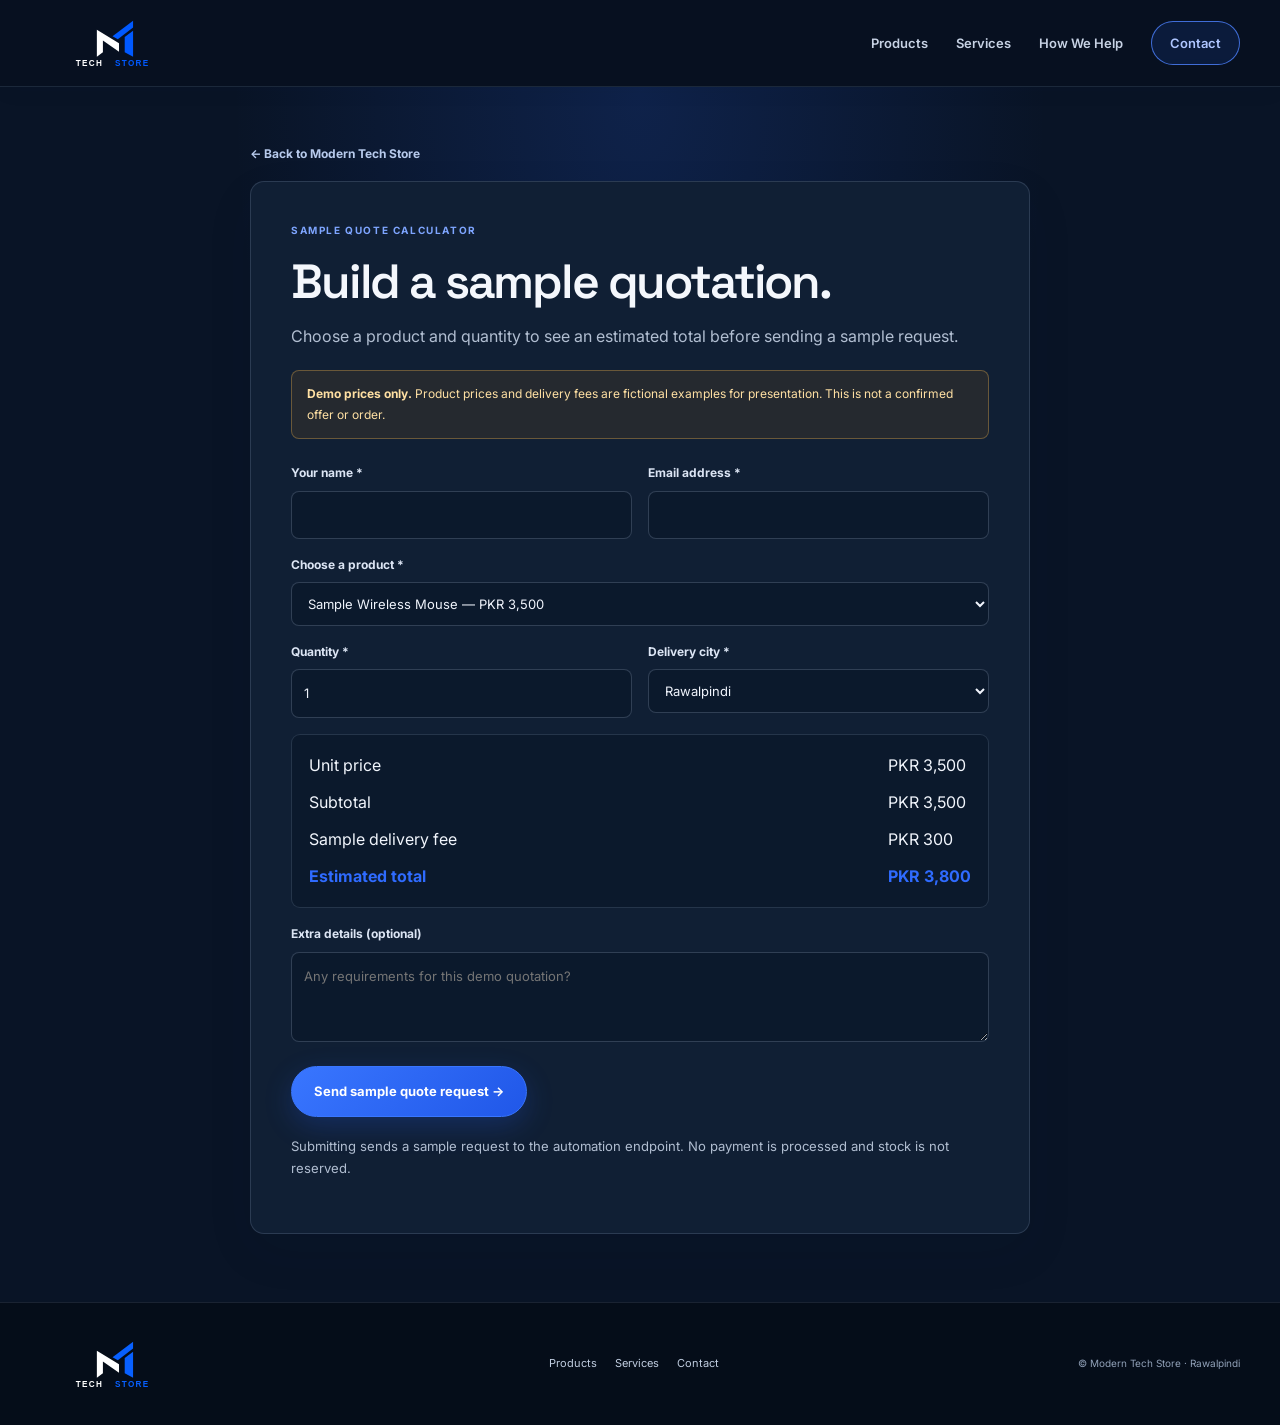
==== commit fa6dc378: "Use transparent geometric logo on quote page" ====
--- a/quote.html
+++ b/quote.html
@@ -4,7 +4,7 @@
 <meta charset="utf-8"><meta name="viewport" content="width=device-width, initial-scale=1">
 <meta name="theme-color" content="#F5F8FF">
 <title>Sample Quotation | Modern Tech Store</title>
-<link rel="icon" href="assets/modern-tech-store-logo.png" type="image/svg+xml">
+<link rel="icon" href="assets/modern-tech-store-logo.svg" type="image/svg+xml">
 <link rel="preconnect" href="https://fonts.googleapis.com">
 <link rel="preconnect" href="https://fonts.gstatic.com" crossorigin>
 <link href="https://fonts.googleapis.com/css2?family=Inter:wght@400;500;600;700&family=Space+Grotesk:wght@500;600;700&display=swap" rel="stylesheet">
@@ -12,7 +12,7 @@
 </head>
 <body>
 <header class="site-header"><div class="container nav-wrap">
-<a class="brand" href="./index.html#top" aria-label="Modern Tech Store home"><img src="assets/modern-tech-store-logo.png" alt="Modern Tech Store"></a>
+<a class="brand" href="./index.html#top" aria-label="Modern Tech Store home"><img src="assets/modern-tech-store-logo.svg" alt="Modern Tech Store"></a>
 <button class="menu-toggle" type="button" aria-label="Open navigation" aria-expanded="false"><span></span><span></span><span></span></button>
 <nav class="nav" aria-label="Main navigation"><a href="./index.html#products">Products</a><a href="./index.html#services">Services</a><a href="./index.html#why-us">How We Help</a><a href="./index.html#contact" class="nav-cta">Contact</a></nav>
 </div></header>
@@ -39,7 +39,7 @@
 <iframe name="submit-frame" title="Form submission" style="display:none"></iframe>
 <p class="muted" style="font-size:.82rem;margin-top:18px">Submitting sends a sample request to the automation endpoint. No payment is processed and stock is not reserved.</p>
 </section></div></main>
-<footer><div class="container footer-wrap"><a class="footer-brand" href="./index.html#top"><img src="assets/modern-tech-store-logo.png" alt="Modern Tech Store"></a><nav class="footer-links" aria-label="Footer navigation"><a href="./index.html#products">Products</a><a href="./index.html#services">Services</a><a href="./index.html#contact">Contact</a></nav><p>© Modern Tech Store · Rawalpindi</p></div></footer>
+<footer><div class="container footer-wrap"><a class="footer-brand" href="./index.html#top"><img src="assets/modern-tech-store-logo.svg" alt="Modern Tech Store"></a><nav class="footer-links" aria-label="Footer navigation"><a href="./index.html#products">Products</a><a href="./index.html#services">Services</a><a href="./index.html#contact">Contact</a></nav><p>© Modern Tech Store · Rawalpindi</p></div></footer>
 <script src="script.js"></script>
 <script>(()=>{const f=document.querySelector('#quote-form'),p=document.querySelector('#product_id'),q=document.querySelector('#quantity'),c=document.querySelector('#delivery_city');const money=n=>'PKR '+Number(n).toLocaleString('en-PK');function update(){const o=p.options[p.selectedIndex],price=+o.dataset.price,qty=Math.max(1,Math.min(10,+q.value||1)),fee=c.value==='Rawalpindi'?300:c.value==='Islamabad'?350:500,sub=price*qty,total=sub+fee;q.value=qty;document.querySelector('#unit-view').textContent=money(price);document.querySelector('#subtotal-view').textContent=money(sub);document.querySelector('#delivery-view').textContent=money(fee);document.querySelector('#total-view').textContent=money(total);document.querySelector('#product_name').value=o.dataset.name;document.querySelector('#unit_price').value=price;document.querySelector('#delivery_fee').value=fee;document.querySelector('#subtotal').value=sub;document.querySelector('#total').value=total;}[p,q,c].forEach(e=>e.addEventListener('change',update));q.addEventListener('input',update);f.addEventListener('submit',()=>{update();document.querySelector('#request_id').value='DEMO-'+Date.now();document.querySelector('#status').textContent='Request submitted. If the automation completes successfully, a confirmation email should arrive shortly. Check your spam folder if needed. Demo prices only; this is not a confirmed order.'});update()})();</script>
 </body></html>
--- a/styles.css
+++ b/styles.css
@@ -504,3 +504,11 @@
   .brand img,.footer-brand img{max-height:58px}
   .footer-brand{width:124px;height:58px}
 }
+
+
+/* Preserve the original supplied logo proportions and transparent background */
+.brand,.footer-brand{background:transparent!important;border:0!important;box-shadow:none!important;border-radius:0!important;padding:0!important;overflow:visible}
+.brand{width:150px;height:72px;min-width:150px}
+.footer-brand{width:150px;height:72px;min-width:0}
+.brand img,.footer-brand img{display:block;width:100%;height:100%;max-height:72px;object-fit:contain;background:transparent!important;border:0!important;border-radius:0!important;box-shadow:none!important}
+@media(max-width:700px){.brand{width:124px;height:58px;min-width:124px}.brand img,.footer-brand img{max-height:58px}.footer-brand{width:124px;height:58px}}
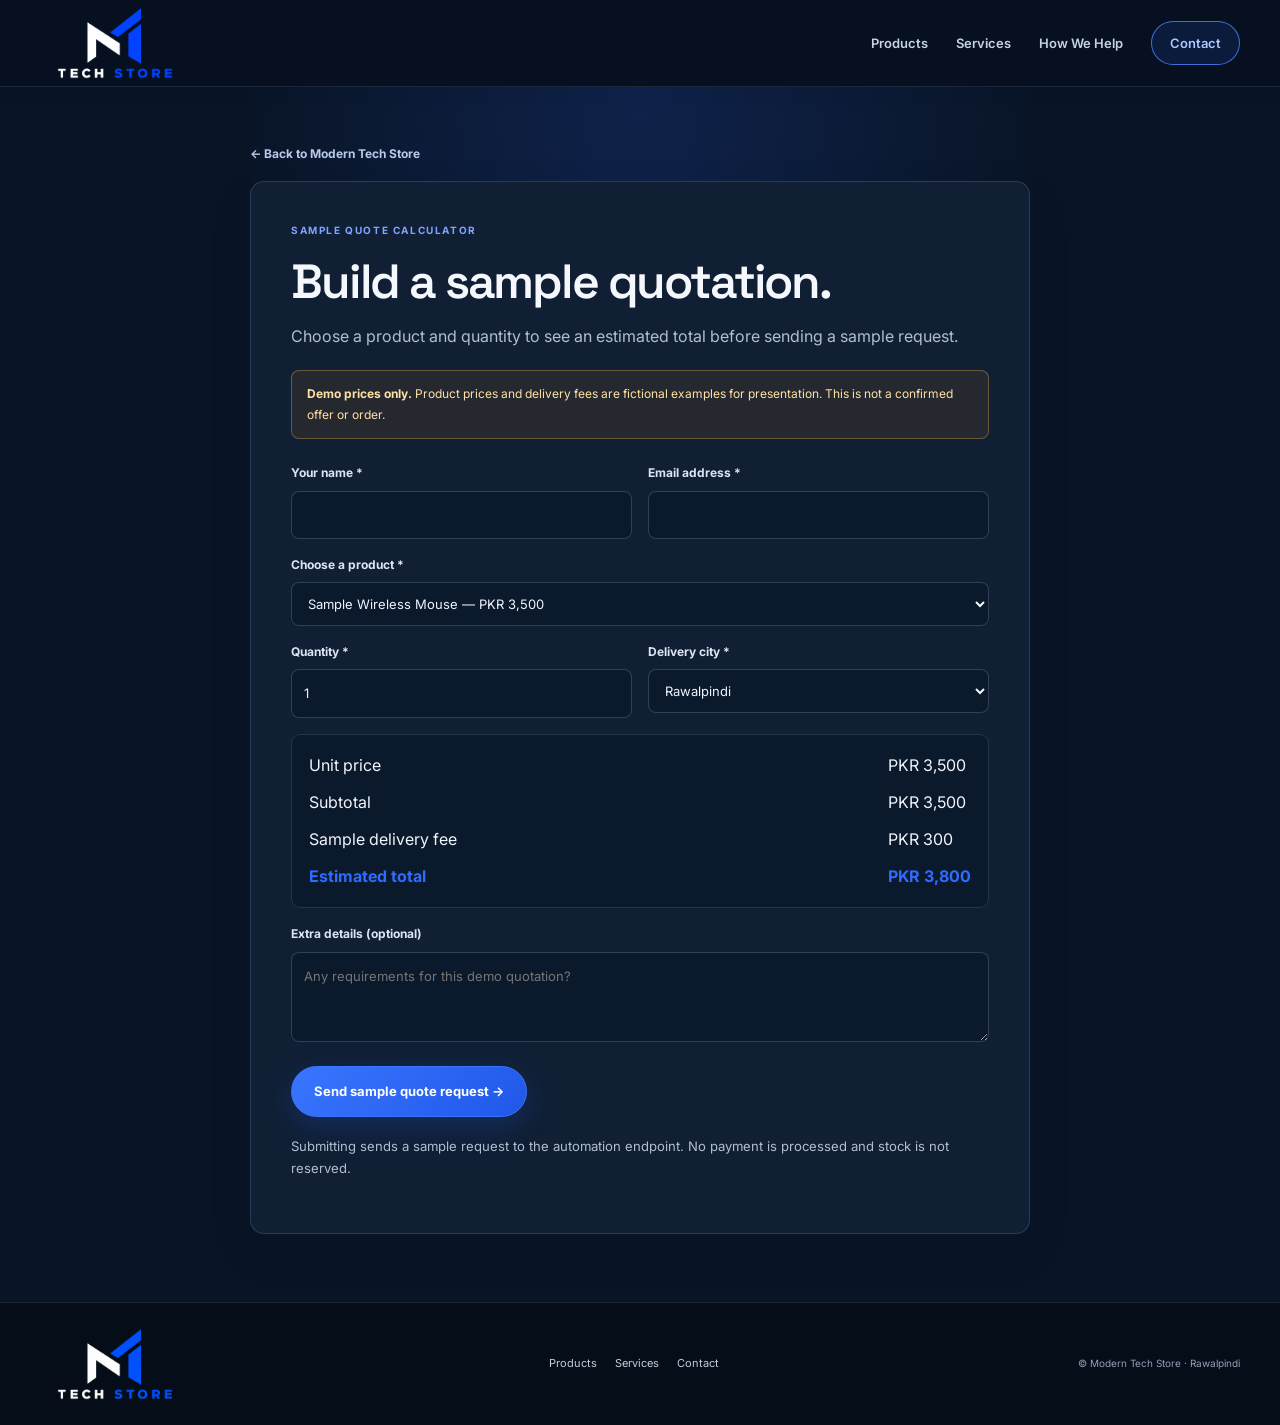
==== commit c2f4a757: "Use cleaned transparent logo on quote page" ====
--- a/quote.html
+++ b/quote.html
@@ -4,7 +4,7 @@
 <meta charset="utf-8"><meta name="viewport" content="width=device-width, initial-scale=1">
 <meta name="theme-color" content="#F5F8FF">
 <title>Sample Quotation | Modern Tech Store</title>
-<link rel="icon" href="assets/modern-tech-store-logo.svg" type="image/svg+xml">
+<link rel="icon" href="assets/modern-tech-store-logo-clean.png" type="image/png">
 <link rel="preconnect" href="https://fonts.googleapis.com">
 <link rel="preconnect" href="https://fonts.gstatic.com" crossorigin>
 <link href="https://fonts.googleapis.com/css2?family=Inter:wght@400;500;600;700&family=Space+Grotesk:wght@500;600;700&display=swap" rel="stylesheet">
@@ -12,7 +12,7 @@
 </head>
 <body>
 <header class="site-header"><div class="container nav-wrap">
-<a class="brand" href="./index.html#top" aria-label="Modern Tech Store home"><img src="assets/modern-tech-store-logo.svg" alt="Modern Tech Store"></a>
+<a class="brand" href="./index.html#top" aria-label="Modern Tech Store home"><img src="assets/modern-tech-store-logo-clean.png" alt="Modern Tech Store"></a>
 <button class="menu-toggle" type="button" aria-label="Open navigation" aria-expanded="false"><span></span><span></span><span></span></button>
 <nav class="nav" aria-label="Main navigation"><a href="./index.html#products">Products</a><a href="./index.html#services">Services</a><a href="./index.html#why-us">How We Help</a><a href="./index.html#contact" class="nav-cta">Contact</a></nav>
 </div></header>
@@ -39,7 +39,7 @@
 <iframe name="submit-frame" title="Form submission" style="display:none"></iframe>
 <p class="muted" style="font-size:.82rem;margin-top:18px">Submitting sends a sample request to the automation endpoint. No payment is processed and stock is not reserved.</p>
 </section></div></main>
-<footer><div class="container footer-wrap"><a class="footer-brand" href="./index.html#top"><img src="assets/modern-tech-store-logo.svg" alt="Modern Tech Store"></a><nav class="footer-links" aria-label="Footer navigation"><a href="./index.html#products">Products</a><a href="./index.html#services">Services</a><a href="./index.html#contact">Contact</a></nav><p>© Modern Tech Store · Rawalpindi</p></div></footer>
+<footer><div class="container footer-wrap"><a class="footer-brand" href="./index.html#top"><img src="assets/modern-tech-store-logo-clean.png" alt="Modern Tech Store"></a><nav class="footer-links" aria-label="Footer navigation"><a href="./index.html#products">Products</a><a href="./index.html#services">Services</a><a href="./index.html#contact">Contact</a></nav><p>© Modern Tech Store · Rawalpindi</p></div></footer>
 <script src="script.js"></script>
 <script>(()=>{const f=document.querySelector('#quote-form'),p=document.querySelector('#product_id'),q=document.querySelector('#quantity'),c=document.querySelector('#delivery_city');const money=n=>'PKR '+Number(n).toLocaleString('en-PK');function update(){const o=p.options[p.selectedIndex],price=+o.dataset.price,qty=Math.max(1,Math.min(10,+q.value||1)),fee=c.value==='Rawalpindi'?300:c.value==='Islamabad'?350:500,sub=price*qty,total=sub+fee;q.value=qty;document.querySelector('#unit-view').textContent=money(price);document.querySelector('#subtotal-view').textContent=money(sub);document.querySelector('#delivery-view').textContent=money(fee);document.querySelector('#total-view').textContent=money(total);document.querySelector('#product_name').value=o.dataset.name;document.querySelector('#unit_price').value=price;document.querySelector('#delivery_fee').value=fee;document.querySelector('#subtotal').value=sub;document.querySelector('#total').value=total;}[p,q,c].forEach(e=>e.addEventListener('change',update));q.addEventListener('input',update);f.addEventListener('submit',()=>{update();document.querySelector('#request_id').value='DEMO-'+Date.now();document.querySelector('#status').textContent='Request submitted. If the automation completes successfully, a confirmation email should arrive shortly. Check your spam folder if needed. Demo prices only; this is not a confirmed order.'});update()})();</script>
 </body></html>
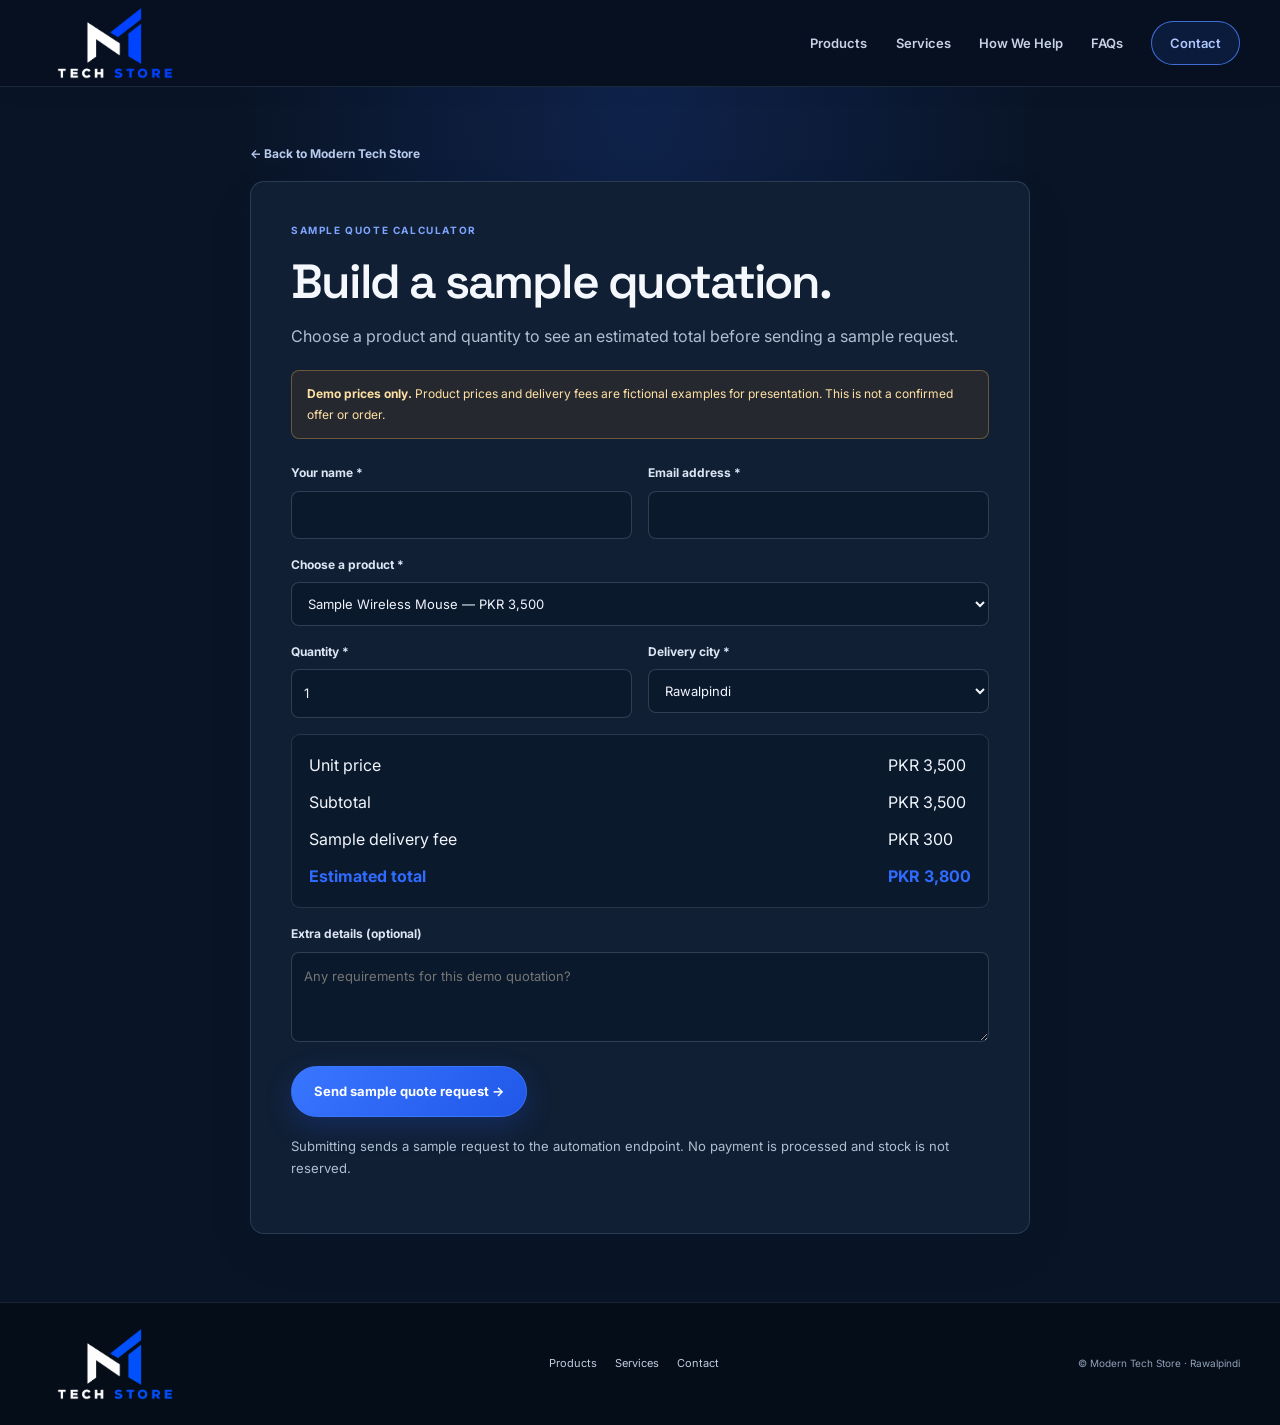
==== commit e0db3195: "Improve site-wide customer experience and automation feedback" ====
--- a/quote.html
+++ b/quote.html
@@ -3,6 +3,10 @@
 <head>
 <meta charset="utf-8"><meta name="viewport" content="width=device-width, initial-scale=1">
 <meta name="theme-color" content="#F5F8FF">
+<meta name="description" content="Build a sample Modern Tech Store quotation. Sample prices are illustrative only and are not live stock or confirmed offers.">
+<meta name="robots" content="noindex,follow">
+<meta property="og:title" content="Sample Quotation | Modern Tech Store">
+<meta property="og:description" content="Try the sample quotation calculator. Prices are illustrative only.">
 <title>Sample Quotation | Modern Tech Store</title>
 <link rel="icon" href="assets/modern-tech-store-logo-clean.png" type="image/png">
 <link rel="preconnect" href="https://fonts.googleapis.com">
@@ -14,7 +18,7 @@
 <header class="site-header"><div class="container nav-wrap">
 <a class="brand" href="./index.html#top" aria-label="Modern Tech Store home"><img src="assets/modern-tech-store-logo-clean.png" alt="Modern Tech Store"></a>
 <button class="menu-toggle" type="button" aria-label="Open navigation" aria-expanded="false"><span></span><span></span><span></span></button>
-<nav class="nav" aria-label="Main navigation"><a href="./index.html#products">Products</a><a href="./index.html#services">Services</a><a href="./index.html#why-us">How We Help</a><a href="./index.html#contact" class="nav-cta">Contact</a></nav>
+<nav class="nav" aria-label="Main navigation"><a href="./index.html#products">Products</a><a href="./index.html#services">Services</a><a href="./index.html#why-us">How We Help</a><a href="./index.html#faq">FAQs</a><a href="./index.html#contact" class="nav-cta">Contact</a></nav>
 </div></header>
 <main class="quote-page"><div class="quote-wrap">
 <a class="quote-back" href="./index.html">← Back to Modern Tech Store</a>
@@ -36,10 +40,10 @@
 <div class="full"><label for="customer_notes">Extra details (optional)</label><textarea id="customer_notes" name="customer_notes" maxlength="1000" placeholder="Any requirements for this demo quotation?"></textarea></div>
 <div class="full"><button class="btn btn-primary quote-submit" type="submit">Send sample quote request →</button><span class="quote-status" id="status" role="status" aria-live="polite"></span></div>
 </form>
-<iframe name="submit-frame" title="Form submission" style="display:none"></iframe>
+<iframe name="submit-frame" id="submit-frame" title="Quotation form response" style="display:none"></iframe>
 <p class="muted" style="font-size:.82rem;margin-top:18px">Submitting sends a sample request to the automation endpoint. No payment is processed and stock is not reserved.</p>
 </section></div></main>
 <footer><div class="container footer-wrap"><a class="footer-brand" href="./index.html#top"><img src="assets/modern-tech-store-logo-clean.png" alt="Modern Tech Store"></a><nav class="footer-links" aria-label="Footer navigation"><a href="./index.html#products">Products</a><a href="./index.html#services">Services</a><a href="./index.html#contact">Contact</a></nav><p>© Modern Tech Store · Rawalpindi</p></div></footer>
 <script src="script.js"></script>
-<script>(()=>{const f=document.querySelector('#quote-form'),p=document.querySelector('#product_id'),q=document.querySelector('#quantity'),c=document.querySelector('#delivery_city');const money=n=>'PKR '+Number(n).toLocaleString('en-PK');function update(){const o=p.options[p.selectedIndex],price=+o.dataset.price,qty=Math.max(1,Math.min(10,+q.value||1)),fee=c.value==='Rawalpindi'?300:c.value==='Islamabad'?350:500,sub=price*qty,total=sub+fee;q.value=qty;document.querySelector('#unit-view').textContent=money(price);document.querySelector('#subtotal-view').textContent=money(sub);document.querySelector('#delivery-view').textContent=money(fee);document.querySelector('#total-view').textContent=money(total);document.querySelector('#product_name').value=o.dataset.name;document.querySelector('#unit_price').value=price;document.querySelector('#delivery_fee').value=fee;document.querySelector('#subtotal').value=sub;document.querySelector('#total').value=total;}[p,q,c].forEach(e=>e.addEventListener('change',update));q.addEventListener('input',update);f.addEventListener('submit',()=>{update();document.querySelector('#request_id').value='DEMO-'+Date.now();document.querySelector('#status').textContent='Request submitted. If the automation completes successfully, a confirmation email should arrive shortly. Check your spam folder if needed. Demo prices only; this is not a confirmed order.'});update()})();</script>
+<script>(()=>{const f=document.querySelector('#quote-form'),p=document.querySelector('#product_id'),q=document.querySelector('#quantity'),c=document.querySelector('#delivery_city'),frame=document.querySelector('#submit-frame'),status=document.querySelector('#status'),button=f.querySelector('button[type="submit"]');let awaitingResponse=false;const money=n=>'PKR '+Number(n).toLocaleString('en-PK');function update(){const o=p.options[p.selectedIndex],price=+o.dataset.price,qty=Math.max(1,Math.min(10,+q.value||1)),fee=c.value==='Rawalpindi'?300:c.value==='Islamabad'?350:500,sub=price*qty,total=sub+fee;q.value=qty;document.querySelector('#unit-view').textContent=money(price);document.querySelector('#subtotal-view').textContent=money(sub);document.querySelector('#delivery-view').textContent=money(fee);document.querySelector('#total-view').textContent=money(total);document.querySelector('#product_name').value=o.dataset.name;document.querySelector('#unit_price').value=price;document.querySelector('#delivery_fee').value=fee;document.querySelector('#subtotal').value=sub;document.querySelector('#total').value=total;}[p,q,c].forEach(e=>e.addEventListener('change',update));q.addEventListener('input',update);frame.addEventListener('load',()=>{if(!awaitingResponse)return;awaitingResponse=false;button.disabled=false;button.textContent='Send sample quote request →';status.textContent='The browser has handed your request to the quotation endpoint. This page cannot verify whether the Make automation or email completed. If no email arrives, please contact us. Demo prices only; this is not an order.';});f.addEventListener('submit',()=>{update();document.querySelector('#request_id').value='DEMO-'+Date.now();awaitingResponse=true;button.disabled=true;button.textContent='Sending request…';status.textContent='Sending your sample request…';window.setTimeout(()=>{if(awaitingResponse){awaitingResponse=false;button.disabled=false;button.textContent='Send sample quote request →';status.textContent='We could not confirm the response from the quotation endpoint. Check your email before submitting again to avoid a duplicate request.';}},15000);});update()})();</script>
 </body></html>
--- a/styles.css
+++ b/styles.css
@@ -512,3 +512,15 @@
 .footer-brand{width:150px;height:72px;min-width:0}
 .brand img,.footer-brand img{display:block;width:100%;height:100%;max-height:72px;object-fit:contain;background:transparent!important;border:0!important;border-radius:0!important;box-shadow:none!important}
 @media(max-width:700px){.brand{width:124px;height:58px;min-width:124px}.brand img,.footer-brand img{max-height:58px}.footer-brand{width:124px;height:58px}}
+
+
+/* Customer clarity section */
+.preorder-section{background:#0B192C}
+.preorder-section .section-heading{max-width:760px;margin-bottom:34px}
+.preorder-grid{display:grid;grid-template-columns:repeat(3,minmax(0,1fr));gap:16px}
+.preorder-card{padding:25px;border:1px solid rgba(176,197,228,.16);border-radius:14px;background:linear-gradient(150deg,#14243B,#101E32)}
+.preorder-card>span{display:inline-flex;align-items:center;justify-content:center;width:34px;height:34px;margin-bottom:17px;border-radius:9px;background:rgba(47,107,255,.16);color:#9BB8FF;font-size:12px;font-weight:700}
+.preorder-card h3{margin:0 0 8px;color:#F3F6FC;font-family:"Space Grotesk",sans-serif;font-size:19px}
+.preorder-card p{margin:0;color:#AAB9CE;font-size:14px}
+.preorder-note{margin:20px 0 0;color:#93A5C0;font-size:12px;max-width:850px}
+@media(max-width:700px){.preorder-grid{grid-template-columns:1fr}.preorder-card{padding:21px}}
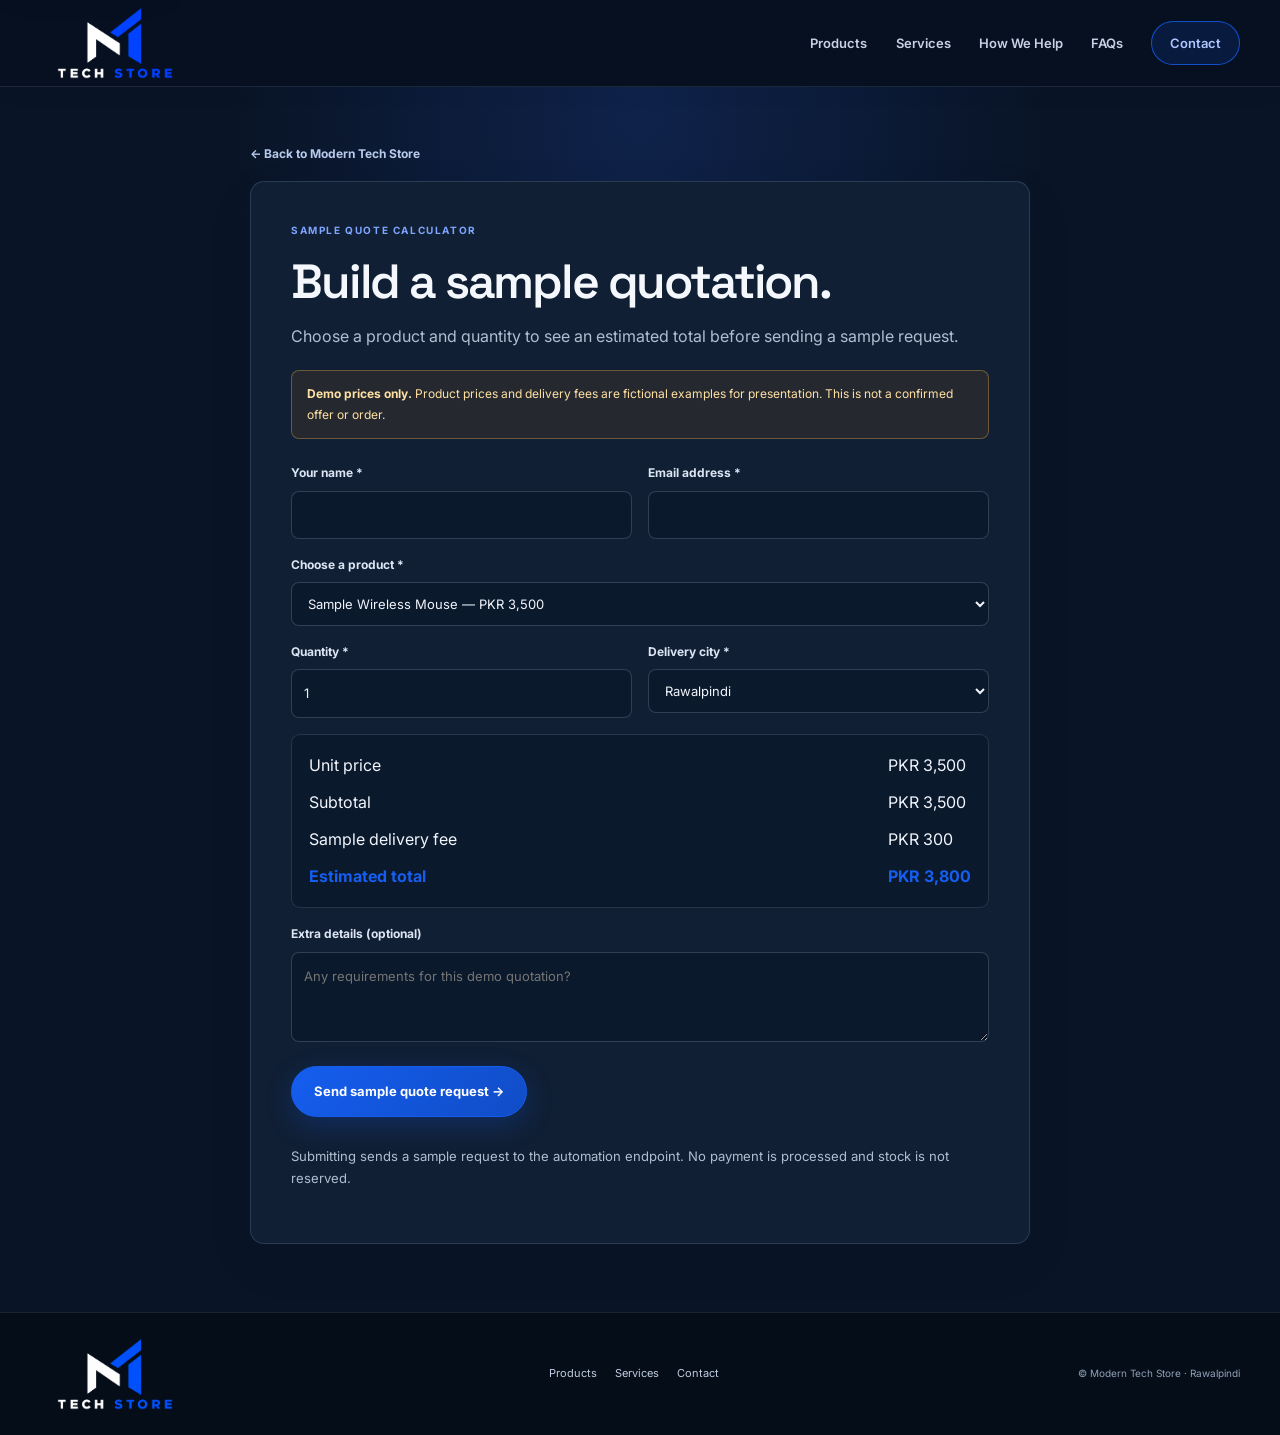
==== commit ad203304: "Add keyboard skip navigation to quotation page" ====
--- a/quote.html
+++ b/quote.html
@@ -15,12 +15,13 @@
 <link rel="stylesheet" href="styles.css">
 </head>
 <body>
+<a class="skip-link" href="#quote-main">Skip to content</a>
 <header class="site-header"><div class="container nav-wrap">
 <a class="brand" href="./index.html#top" aria-label="Modern Tech Store home"><img src="assets/modern-tech-store-logo-clean.png" alt="Modern Tech Store"></a>
 <button class="menu-toggle" type="button" aria-label="Open navigation" aria-expanded="false"><span></span><span></span><span></span></button>
 <nav class="nav" aria-label="Main navigation"><a href="./index.html#products">Products</a><a href="./index.html#services">Services</a><a href="./index.html#why-us">How We Help</a><a href="./index.html#faq">FAQs</a><a href="./index.html#contact" class="nav-cta">Contact</a></nav>
 </div></header>
-<main class="quote-page"><div class="quote-wrap">
+<main class="quote-page" id="quote-main"><div class="quote-wrap">
 <a class="quote-back" href="./index.html">← Back to Modern Tech Store</a>
 <section class="panel">
 <p class="eyebrow blue">SAMPLE QUOTE CALCULATOR</p>
--- a/styles.css
+++ b/styles.css
@@ -524,3 +524,41 @@
 .preorder-card p{margin:0;color:#AAB9CE;font-size:14px}
 .preorder-note{margin:20px 0 0;color:#93A5C0;font-size:12px;max-width:850px}
 @media(max-width:700px){.preorder-grid{grid-template-columns:1fr}.preorder-card{padding:21px}}
+
+
+/* Site-wide usability and customer-journey refinements */
+.skip-link{position:fixed;z-index:1000;top:12px;left:12px;transform:translateY(-160%);padding:11px 16px;border-radius:8px;background:#fff;color:#10213A;font-weight:700;box-shadow:0 8px 28px rgba(0,0,0,.25)}
+.skip-link:focus{transform:translateY(0)}
+:where(a,button,input,select,textarea,summary):focus-visible{outline:3px solid #80A5FF!important;outline-offset:3px!important}
+.nav a{white-space:nowrap}
+.faq-section{background:#0D1B30}
+.faq-grid{display:grid;grid-template-columns:.85fr 1.15fr;gap:clamp(32px,6vw,84px);align-items:start}
+.faq-grid .section-heading{margin:0}
+.faq-list{border-top:1px solid var(--line)}
+.faq-item{border-bottom:1px solid var(--line);padding:0}
+.faq-item summary{position:relative;list-style:none;cursor:pointer;padding:21px 42px 21px 0;color:#F1F5FC;font-size:15px;font-weight:650}
+.faq-item summary::-webkit-details-marker{display:none}
+.faq-item summary:after{content:"+";position:absolute;right:5px;top:17px;color:#8FB0FF;font-size:24px;font-weight:400}
+.faq-item[open] summary:after{content:"−"}
+.faq-item p{max-width:650px;margin:0;padding:0 36px 21px 0;color:#AAB9CE;font-size:13px;line-height:1.8}
+.form-status.notice{color:#805600;background:#FFF7E8;border:1px solid #E9C98F;border-radius:8px;padding:10px 12px}
+.form-status{min-height:0}
+.quote-status{display:block;margin-top:10px;color:#DCE5F4}
+.quote-submit:disabled{opacity:.65;cursor:wait}
+@media(max-width:900px){.faq-grid{grid-template-columns:1fr;gap:26px}}
+@media(max-width:700px){
+  .faq-section{padding:66px 0}
+  .faq-item summary{font-size:14px;padding:18px 38px 18px 0}
+  .faq-item p{padding-right:12px}
+  .nav{max-height:calc(100vh - 90px);overflow:auto}
+}
+@media(prefers-reduced-motion:reduce){
+  .skip-link{transition:none}
+}
+
+
+/* Keep the published visual treatment aligned with the official Tech Blue identity. */
+:root{--blue:#155EEF;--blue-hover:#104CC6;--green:#12B76A}
+.btn-primary{background:linear-gradient(135deg,#155EEF,#104CC6);border-color:#155EEF;box-shadow:0 9px 28px rgba(21,94,239,.24)}
+.btn-primary:hover{background:linear-gradient(135deg,#2B70F4,#155EEF);border-color:#2B70F4}
+.nav-cta{border-color:rgba(21,94,239,.8);background:rgba(21,94,239,.14)}
